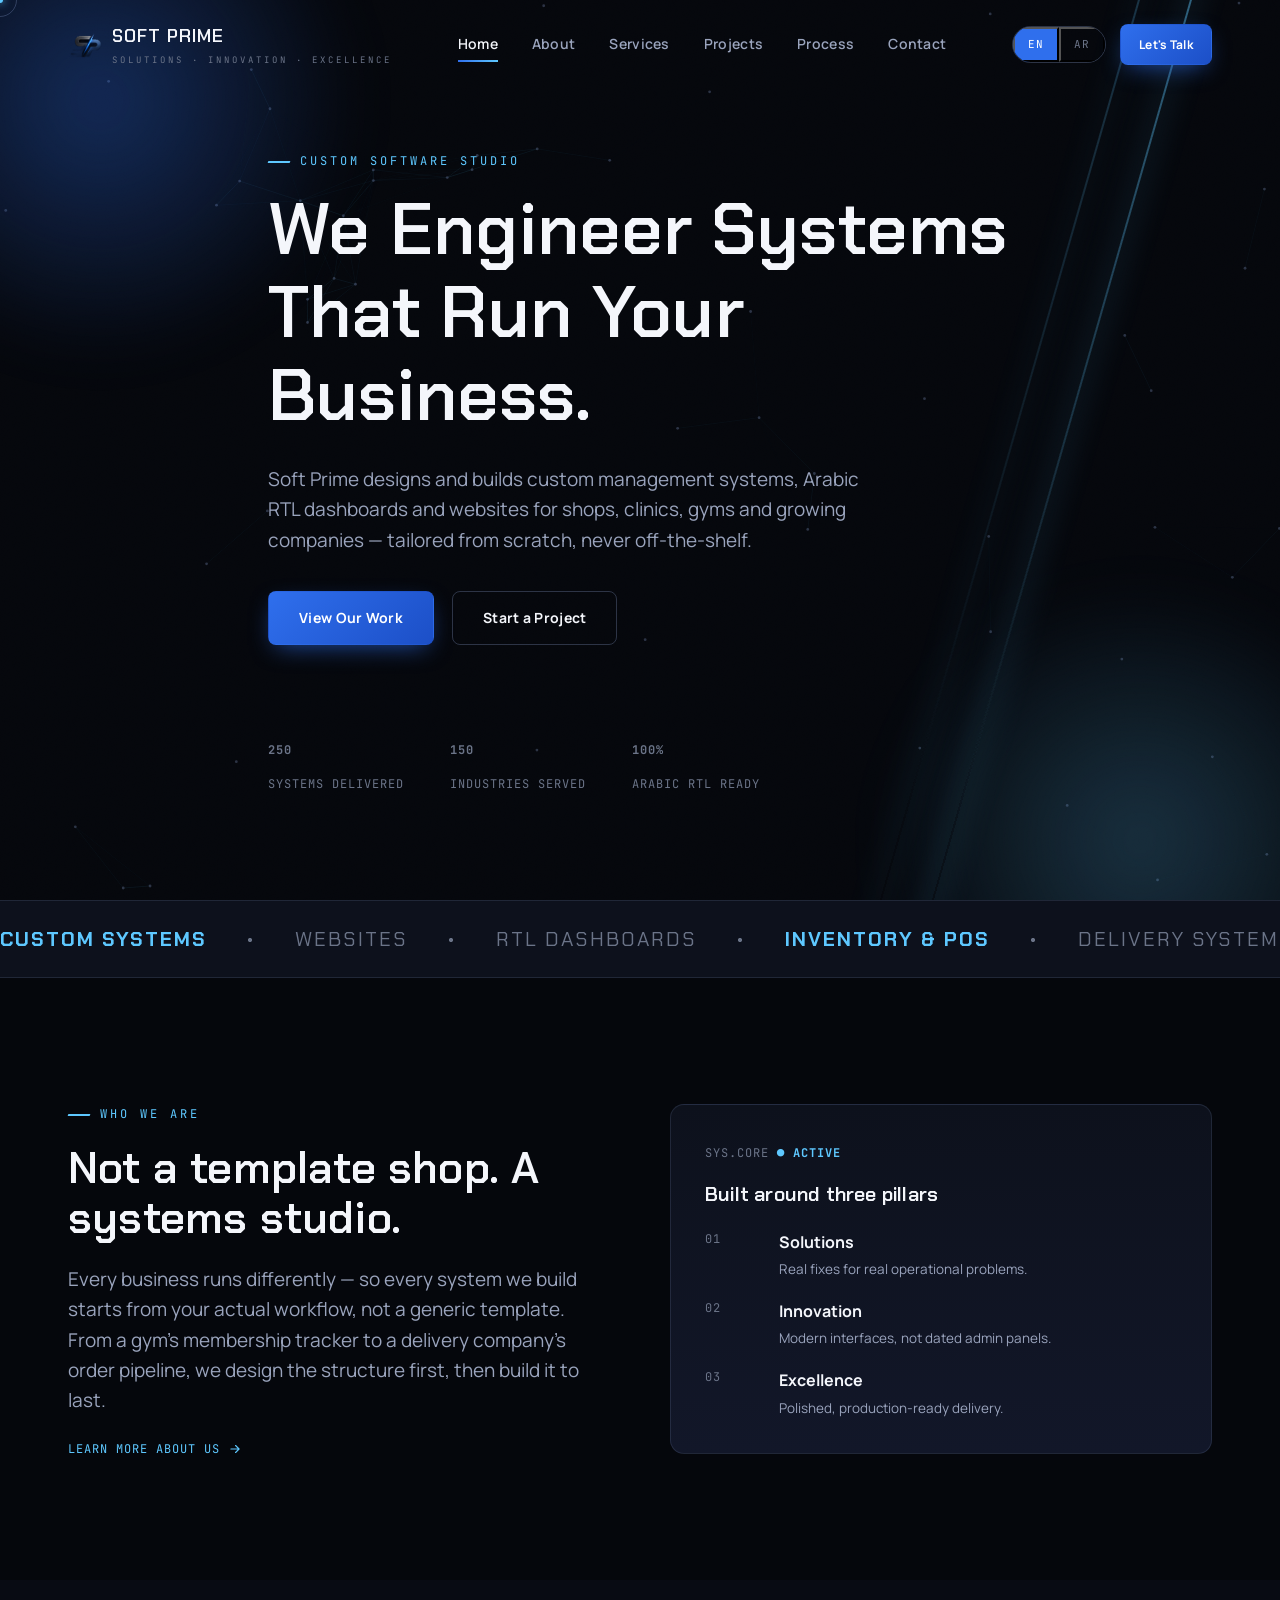
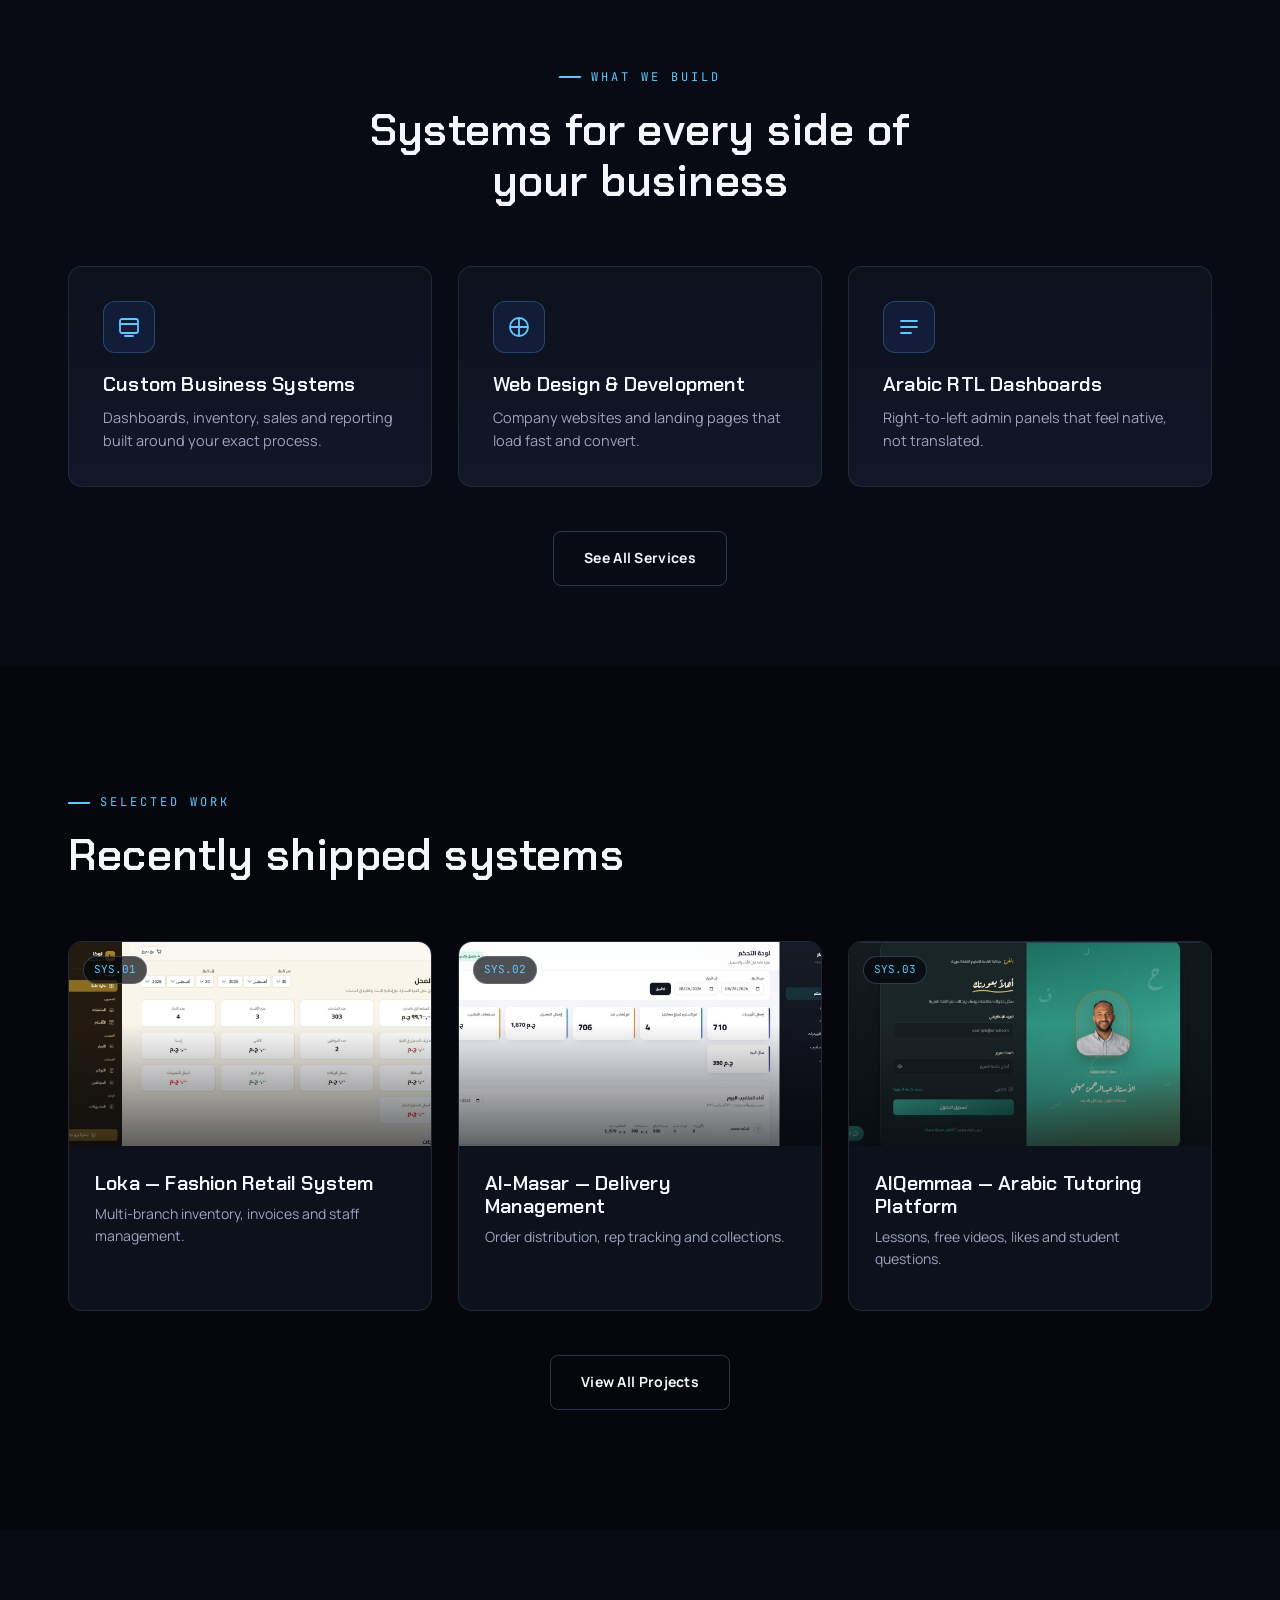
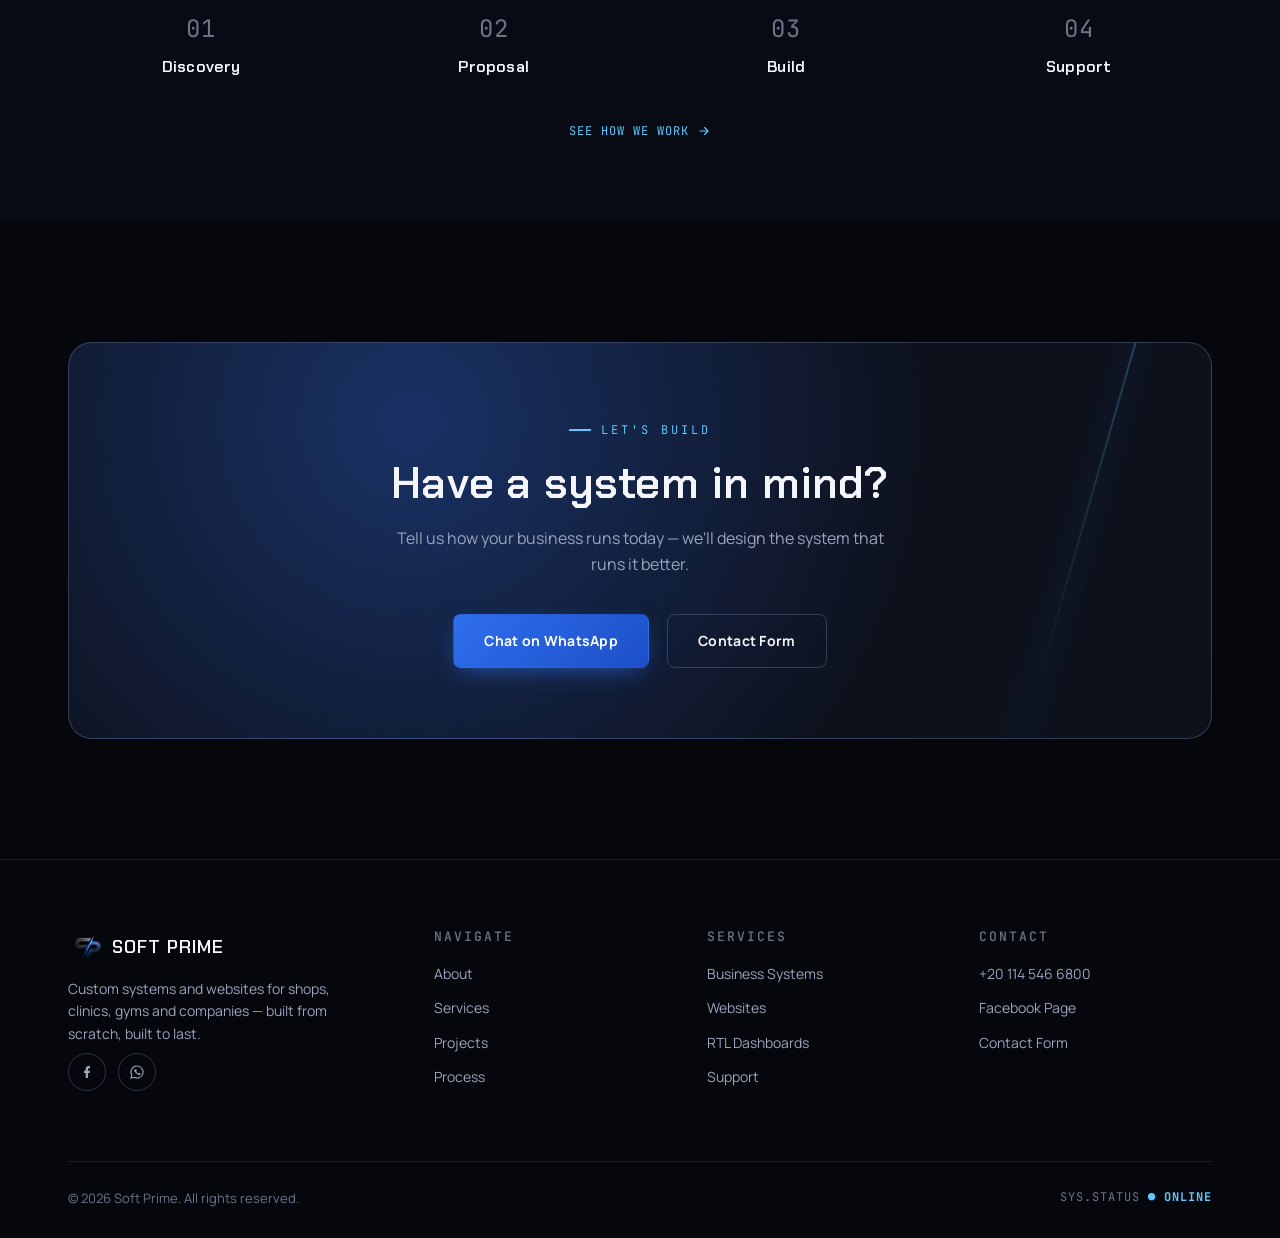
==== home/index.html @ 84809994 "Add files via upload" ====
<!DOCTYPE html>
<html lang="en" dir="ltr">
<head>
<meta charset="UTF-8">
<meta name="viewport" content="width=device-width, initial-scale=1.0">
<title>Soft Prime — Custom Systems &amp; Websites</title>
<meta name="description" content="Soft Prime builds custom business systems, Arabic RTL dashboards and websites for shops, clinics, gyms and companies.">
<link rel="icon" href="../assets/images/brand/favicon.png">
<link rel="preconnect" href="https://fonts.googleapis.com">
<link rel="preconnect" href="https://fonts.gstatic.com" crossorigin>
<link href="https://fonts.googleapis.com/css2?family=Chakra+Petch:wght@400;500;600;700&family=Manrope:wght@400;500;600;700;800&family=Tajawal:wght@400;500;700;800;900&family=JetBrains+Mono:wght@400;500&display=swap" rel="stylesheet">
<link rel="stylesheet" href="../assets/css/style.css">
</head>
<body>

<canvas id="bg-canvas"></canvas>
<div class="grain"></div>
<div class="scroll-beam"></div>

<nav class="navbar">
  <div class="container nav-inner">
    <a href="../home/index.html" class="brand">
      <img src="../assets/images/brand/logo-icon.png" alt="Soft Prime">
      <span>SOFT PRIME<span class="sub" data-en="SOLUTIONS · INNOVATION · EXCELLENCE" data-ar="حلول · ابتكار · تميز">SOLUTIONS · INNOVATION · EXCELLENCE</span></span>
    </a>
    <div class="nav-links">
      <a href="../home/index.html" class="active" data-en="Home" data-ar="الرئيسية">Home</a>
      <a href="../about/index.html" data-en="About" data-ar="من نحن">About</a>
      <a href="../services/index.html" data-en="Services" data-ar="خدماتنا">Services</a>
      <a href="../projects/index.html" data-en="Projects" data-ar="أعمالنا">Projects</a>
      <a href="../process/index.html" data-en="Process" data-ar="آلية العمل">Process</a>
      <a href="../contact/index.html" data-en="Contact" data-ar="تواصل معنا">Contact</a>
    </div>
    <div class="nav-actions">
      <div class="lang-switch">
        <button data-lang="en">EN</button>
        <button data-lang="ar">AR</button>
      </div>
      <a href="https://wa.me/201145466800" target="_blank" class="btn btn-primary" style="padding:10px 18px;font-size:12px;">
        <span data-en="Let's Talk" data-ar="تواصل الآن">Let's Talk</span>
      </a>
      <div class="nav-burger"><span></span><span></span><span></span></div>
    </div>
  </div>
</nav>

<div class="mobile-menu">
  <a href="../home/index.html" class="active" data-en="Home" data-ar="الرئيسية">Home</a>
  <a href="../about/index.html" data-en="About" data-ar="من نحن">About</a>
  <a href="../services/index.html" data-en="Services" data-ar="خدماتنا">Services</a>
  <a href="../projects/index.html" data-en="Projects" data-ar="أعمالنا">Projects</a>
  <a href="../process/index.html" data-en="Process" data-ar="آلية العمل">Process</a>
  <a href="../contact/index.html" data-en="Contact" data-ar="تواصل معنا">Contact</a>
</div>

<!-- HERO -->
<section class="hero">
  <div class="hero-glow g1"></div>
  <div class="hero-glow g2"></div>
  <div class="hero-slash s1"></div>
  <div class="hero-slash s2"></div>
  <div class="container hero-content">
    <div class="eyebrow" data-en="CUSTOM SOFTWARE STUDIO" data-ar="استوديو برمجيات مخصص">CUSTOM SOFTWARE STUDIO</div>
    <h1 data-html
      data-en='<span class="word" style="animation-delay:.05s">We</span> <span class="word" style="animation-delay:.15s">Engineer</span> <span class="word" style="animation-delay:.25s">Systems</span> <span class="word" style="animation-delay:.35s">That</span> <span class="word" style="animation-delay:.45s">Run</span> <span class="word" style="animation-delay:.55s">Your</span> <span class="word" style="animation-delay:.65s">Business.</span>'
      data-ar='<span class="word" style="animation-delay:.05s">نُصمم</span> <span class="word" style="animation-delay:.15s">أنظمة</span> <span class="word" style="animation-delay:.25s">تُدير</span> <span class="word" style="animation-delay:.35s">أعمالك</span> <span class="word" style="animation-delay:.45s">بذكاء</span> <span class="word" style="animation-delay:.55s">وكفاءة.</span>'
      ><span class="word" style="animation-delay:.05s">We</span> <span class="word" style="animation-delay:.15s">Engineer</span> <span class="word" style="animation-delay:.25s">Systems</span> <span class="word" style="animation-delay:.35s">That</span> <span class="word" style="animation-delay:.45s">Run</span> <span class="word" style="animation-delay:.55s">Your</span> <span class="word" style="animation-delay:.65s">Business.</span></h1>
    <p class="lead" style="margin-top:26px;" data-en="Soft Prime designs and builds custom management systems, Arabic RTL dashboards and websites for shops, clinics, gyms and growing companies — tailored from scratch, never off-the-shelf." data-ar="Soft Prime بتصمم وتبني أنظمة إدارة ولوحات تحكم عربية RTL ومواقع مخصصة للمحلات والعيادات والجيمات والشركات — مصممة من الصفر حسب احتياجك، مش قوالب جاهزة.">Soft Prime designs and builds custom management systems, Arabic RTL dashboards and websites for shops, clinics, gyms and growing companies — tailored from scratch, never off-the-shelf.</p>
    <div class="hero-cta">
      <a href="../projects/index.html" class="btn btn-primary"><span class="shine"></span><span data-en="View Our Work" data-ar="شاهد أعمالنا">View Our Work</span></a>
      <a href="../contact/index.html" class="btn btn-ghost"><span data-en="Start a Project" data-ar="ابدأ مشروعك">Start a Project</span></a>
    </div>
    <div class="hero-stats">
      <div class="hero-stat"><b><span data-count="250">0</span></b><span data-en="SYSTEMS DELIVERED" data-ar="أنظمة تم تسليمها">SYSTEMS DELIVERED</span></div>
      <div class="hero-stat"><b><span data-count="150">0</span></b><span data-en="INDUSTRIES SERVED" data-ar="مجالات مختلفة">INDUSTRIES SERVED</span></div>
      <div class="hero-stat"><b><span data-count="100" data-suffix="%">0</span></b><span data-en="ARABIC RTL READY" data-ar="دعم عربي كامل">ARABIC RTL READY</span></div>
    </div>
  </div>
</section>

<div class="marquee">
  <div class="marquee-track">
    <span>
      <b data-en="CUSTOM SYSTEMS" data-ar="أنظمة مخصصة">CUSTOM SYSTEMS</b> •
      <span data-en="WEBSITES" data-ar="مواقع إلكترونية">WEBSITES</span> •
      <span data-en="RTL DASHBOARDS" data-ar="لوحات تحكم عربية">RTL DASHBOARDS</span> •
      <b data-en="INVENTORY &amp; POS" data-ar="مخزون ونقاط بيع" data-html>INVENTORY &amp; POS</b> •
      <span data-en="DELIVERY SYSTEMS" data-ar="أنظمة توصيل">DELIVERY SYSTEMS</span> •
      <span data-en="AUTOMATION" data-ar="أتمتة الأعمال">AUTOMATION</span> •
    </span>
    <span aria-hidden="true">
      <b data-en="CUSTOM SYSTEMS" data-ar="أنظمة مخصصة">CUSTOM SYSTEMS</b> •
      <span data-en="WEBSITES" data-ar="مواقع إلكترونية">WEBSITES</span> •
      <span data-en="RTL DASHBOARDS" data-ar="لوحات تحكم عربية">RTL DASHBOARDS</span> •
      <b data-en="INVENTORY &amp; POS" data-ar="مخزون ونقاط بيع" data-html>INVENTORY &amp; POS</b> •
      <span data-en="DELIVERY SYSTEMS" data-ar="أنظمة توصيل">DELIVERY SYSTEMS</span> •
      <span data-en="AUTOMATION" data-ar="أتمتة الأعمال">AUTOMATION</span> •
    </span>
  </div>
</div>

<!-- ABOUT SNIPPET -->
<section class="section">
  <div class="container">
    <div class="grid grid-2" style="align-items:center; gap:60px;">
      <div class="reveal">
        <div class="eyebrow" data-en="WHO WE ARE" data-ar="من نحن">WHO WE ARE</div>
        <h2 data-en="Not a template shop. A systems studio." data-ar="مش شركة قوالب جاهزة… إحنا استوديو أنظمة">Not a template shop. A systems studio.</h2>
        <p class="lead" style="margin-top:20px;" data-en="Every business runs differently — so every system we build starts from your actual workflow, not a generic template. From a gym's membership tracker to a delivery company's order pipeline, we design the structure first, then build it to last." data-ar="كل شركة بتشتغل بطريقة مختلفة، ولذلك كل نظام بنبنيه بيبدأ من طريقة شغلك الفعلية، مش من قالب جاهز. من نظام متابعة اشتراكات جيم لحد خط سير أوردرات شركة شحن، بنصمم الهيكلة الأول وبعدين نبنيها تدوم.">Every business runs differently — so every system we build starts from your actual workflow, not a generic template. From a gym's membership tracker to a delivery company's order pipeline, we design the structure first, then build it to last.</p>
        <a href="../about/index.html" class="proj-link" style="margin-top:24px; display:inline-flex;">
          <span data-en="LEARN MORE ABOUT US" data-ar="اعرف أكتر عننا">LEARN MORE ABOUT US</span>
          <svg viewBox="0 0 24 24" fill="none"><path d="M5 12h14M13 6l6 6-6 6" stroke="currentColor" stroke-width="2" stroke-linecap="round" stroke-linejoin="round"/></svg>
        </a>
      </div>
      <div class="reveal-scale">
        <div class="panel tilt">
          <span class="sys-tag">SYS.CORE <b>● ACTIVE</b></span>
          <h3 style="margin-top:18px;" data-en="Built around three pillars" data-ar="مبني على 3 ركائز">Built around three pillars</h3>
          <div style="margin-top:24px; display:flex; flex-direction:column; gap:18px;">
            <div style="display:flex; gap:14px; align-items:flex-start;">
              <span class="sys-tag" style="min-width:60px;">01</span>
              <div><b data-en="Solutions" data-ar="حلول">Solutions</b><p style="font-size:13.5px; margin-top:4px;" data-en="Real fixes for real operational problems." data-ar="حلول حقيقية لمشاكل شغل حقيقية.">Real fixes for real operational problems.</p></div>
            </div>
            <div style="display:flex; gap:14px; align-items:flex-start;">
              <span class="sys-tag" style="min-width:60px;">02</span>
              <div><b data-en="Innovation" data-ar="ابتكار">Innovation</b><p style="font-size:13.5px; margin-top:4px;" data-en="Modern interfaces, not dated admin panels." data-ar="واجهات عصرية، مش لوحات تحكم قديمة.">Modern interfaces, not dated admin panels.</p></div>
            </div>
            <div style="display:flex; gap:14px; align-items:flex-start;">
              <span class="sys-tag" style="min-width:60px;">03</span>
              <div><b data-en="Excellence" data-ar="تميز">Excellence</b><p style="font-size:13.5px; margin-top:4px;" data-en="Polished, production-ready delivery." data-ar="تسليم نظيف وجاهز للاستخدام الفعلي.">Polished, production-ready delivery.</p></div>
            </div>
          </div>
        </div>
      </div>
    </div>
  </div>
</section>

<!-- SERVICES PREVIEW -->
<section class="section section-tight" style="background:var(--ink-2);">
  <div class="container">
    <div class="section-head center reveal">
      <div class="eyebrow" data-en="WHAT WE BUILD" data-ar="بنبني ايه">WHAT WE BUILD</div>
      <h2 data-en="Systems for every side of your business" data-ar="أنظمة لكل جانب في شغلك">Systems for every side of your business</h2>
    </div>
    <div class="grid grid-3 stagger">
      <div class="panel tilt reveal">
        <div class="icon-box"><svg viewBox="0 0 24 24" fill="none"><rect x="3" y="4" width="18" height="14" rx="2" stroke="currentColor" stroke-width="1.8"/><path d="M3 9h18M8 21h8" stroke="currentColor" stroke-width="1.8" stroke-linecap="round"/></svg></div>
        <h3 data-en="Custom Business Systems" data-ar="أنظمة إدارة مخصصة">Custom Business Systems</h3>
        <p data-en="Dashboards, inventory, sales and reporting built around your exact process." data-ar="لوحات تحكم ومخزون ومبيعات وتقارير مبنية على شكل شغلك بالظبط.">Dashboards, inventory, sales and reporting built around your exact process.</p>
      </div>
      <div class="panel tilt reveal">
        <div class="icon-box"><svg viewBox="0 0 24 24" fill="none"><path d="M12 3v18M3 12h18" stroke="currentColor" stroke-width="1.8"/><circle cx="12" cy="12" r="9" stroke="currentColor" stroke-width="1.8"/></svg></div>
        <h3 data-en="Web Design &amp; Development" data-ar="تصميم وتطوير مواقع" data-html>Web Design &amp; Development</h3>
        <p data-en="Company websites and landing pages that load fast and convert." data-ar="مواقع تعريفية وصفحات هبوط سريعة ومصممة للتحويل.">Company websites and landing pages that load fast and convert.</p>
      </div>
      <div class="panel tilt reveal">
        <div class="icon-box"><svg viewBox="0 0 24 24" fill="none"><path d="M4 6h16M4 12h16M4 18h10" stroke="currentColor" stroke-width="1.8" stroke-linecap="round"/></svg></div>
        <h3 data-en="Arabic RTL Dashboards" data-ar="لوحات تحكم عربية RTL">Arabic RTL Dashboards</h3>
        <p data-en="Right-to-left admin panels that feel native, not translated." data-ar="لوحات تحكم عربية حقيقية، مش ترجمة لواجهة إنجليزي.">Right-to-left admin panels that feel native, not translated.</p>
      </div>
    </div>
    <div class="text-center reveal" style="margin-top:44px;">
      <a href="../services/index.html" class="btn btn-ghost"><span data-en="See All Services" data-ar="كل الخدمات">See All Services</span></a>
    </div>
  </div>
</section>

<!-- PROJECTS PREVIEW -->
<section class="section">
  <div class="container">
    <div class="section-head reveal">
      <div class="eyebrow" data-en="SELECTED WORK" data-ar="أعمال مختارة">SELECTED WORK</div>
      <h2 data-en="Recently shipped systems" data-ar="أحدث الأنظمة اللي بنيناها">Recently shipped systems</h2>
    </div>
    <div class="grid grid-3 stagger">
      <a href="../projects/luka/index.html" class="proj-card reveal" style="display:block;">
        <div class="proj-thumb"><span class="proj-num">SYS.01</span><img src="../assets/images/projects/luka-1.jpg" alt="Luka"></div>
        <div class="proj-body">
          <h3>Loka — <span data-en="Fashion Retail System" data-ar="نظام محل أزياء">Fashion Retail System</span></h3>
          <p data-en="Multi-branch inventory, invoices and staff management." data-ar="مخزون متعدد الفروع، فواتير، وإدارة موظفين.">Multi-branch inventory, invoices and staff management.</p>
        </div>
      </a>
      <a href="../projects/delivery/index.html" class="proj-card reveal" style="display:block;">
        <div class="proj-thumb"><span class="proj-num">SYS.02</span><img src="../assets/images/projects/delivery-1.jpg" alt="Delivery"></div>
        <div class="proj-body">
          <h3 data-en="Al-Masar — Delivery Management" data-ar="المسار — إدارة التوصيل">Al-Masar — Delivery Management</h3>
          <p data-en="Order distribution, rep tracking and collections." data-ar="توزيع الأوردرات، متابعة المناديب، والتحصيل.">Order distribution, rep tracking and collections.</p>
        </div>
      </a>
      <a href="../projects/alqemmaa/index.html" class="proj-card reveal" style="display:block;">
        <div class="proj-thumb"><span class="proj-num">SYS.03</span><img src="../assets/images/projects/alqemmaa-1.jpg" alt="AlQemmaa"></div>
        <div class="proj-body">
          <h3 data-en="AlQemmaa — Arabic Tutoring Platform" data-ar="القمة — منصة تعليم اللغة العربية">AlQemmaa — Arabic Tutoring Platform</h3>
          <p data-en="Lessons, free videos, likes and student questions." data-ar="دروس، فيديوهات مفتوحة، إعجابات، وأسئلة الطلاب.">Lessons, free videos, likes and student questions.</p>
        </div>
      </a>
    </div>
    <div class="text-center reveal" style="margin-top:44px;">
      <a href="../projects/index.html" class="btn btn-ghost"><span data-en="View All Projects" data-ar="كل المشاريع">View All Projects</span></a>
    </div>
  </div>
</section>

<!-- PROCESS TEASER -->
<section class="section section-tight" style="background:var(--ink-2);">
  <div class="container">
    <div class="grid grid-4 stagger" style="text-align:center;">
      <div class="reveal">
        <div class="sys-tag" style="font-size:24px; margin-bottom:10px;">01</div>
        <h3 style="font-size:16px;" data-en="Discovery" data-ar="الاستكشاف">Discovery</h3>
      </div>
      <div class="reveal">
        <div class="sys-tag" style="font-size:24px; margin-bottom:10px;">02</div>
        <h3 style="font-size:16px;" data-en="Proposal" data-ar="عرض السعر">Proposal</h3>
      </div>
      <div class="reveal">
        <div class="sys-tag" style="font-size:24px; margin-bottom:10px;">03</div>
        <h3 style="font-size:16px;" data-en="Build" data-ar="البناء">Build</h3>
      </div>
      <div class="reveal">
        <div class="sys-tag" style="font-size:24px; margin-bottom:10px;">04</div>
        <h3 style="font-size:16px;" data-en="Support" data-ar="الدعم">Support</h3>
      </div>
    </div>
    <div class="text-center reveal" style="margin-top:40px;">
      <a href="../process/index.html" class="proj-link" style="display:inline-flex; justify-content:center;">
        <span data-en="SEE HOW WE WORK" data-ar="شوف طريقة شغلنا">SEE HOW WE WORK</span>
        <svg viewBox="0 0 24 24" fill="none"><path d="M5 12h14M13 6l6 6-6 6" stroke="currentColor" stroke-width="2" stroke-linecap="round" stroke-linejoin="round"/></svg>
      </a>
    </div>
  </div>
</section>

<!-- CTA -->
<section class="section">
  <div class="container">
    <div class="cta-band reveal-scale">
      <div class="hero-slash s1" style="right:12%;"></div>
      <div class="eyebrow" style="justify-content:center;" data-en="LET'S BUILD" data-ar="يلا نبدأ">LET'S BUILD</div>
      <h2 data-en="Have a system in mind?" data-ar="عندك نظام في بالك؟">Have a system in mind?</h2>
      <p data-en="Tell us how your business runs today — we'll design the system that runs it better." data-ar="قولنا بتشتغل ازاي دلوقتي، وإحنا هنصمم النظام اللي يشغلك بشكل أفضل.">Tell us how your business runs today — we'll design the system that runs it better.</p>
      <div class="hero-cta" style="justify-content:center;">
        <a href="https://wa.me/201145466800" target="_blank" class="btn btn-primary"><span class="shine"></span><span data-en="Chat on WhatsApp" data-ar="راسلنا واتساب">Chat on WhatsApp</span></a>
        <a href="../contact/index.html" class="btn btn-ghost"><span data-en="Contact Form" data-ar="نموذج التواصل">Contact Form</span></a>
      </div>
    </div>
  </div>
</section>

<footer>
  <div class="container">
    <div class="footer-grid">
      <div class="footer-brand">
        <a href="../home/index.html" class="brand"><img src="../assets/images/brand/logo-icon.png" alt="Soft Prime"><span>SOFT PRIME</span></a>
        <p data-en="Custom systems and websites for shops, clinics, gyms and companies — built from scratch, built to last." data-ar="أنظمة ومواقع مخصصة للمحلات والعيادات والجيمات والشركات — مبنية من الصفر وهتدوم معاك.">Custom systems and websites for shops, clinics, gyms and companies — built from scratch, built to last.</p>
        <div class="footer-social">
          <a href="https://web.facebook.com/profile.php?id=61592198713971" target="_blank" aria-label="Facebook"><svg width="16" height="16" viewBox="0 0 24 24" fill="none"><path d="M13.5 21v-7.5H16l.5-3.5h-3V8c0-1 .3-1.7 1.7-1.7H16.5V3.2C16.2 3.1 15.2 3 14 3c-2.4 0-4 1.5-4 4.2V10H7.5v3.5H10V21h3.5z" fill="currentColor"/></svg></a>
          <a href="https://wa.me/201145466800" target="_blank" aria-label="WhatsApp"><svg width="16" height="16" viewBox="0 0 24 24" fill="none"><path d="M12 3a9 9 0 00-7.8 13.5L3 21l4.6-1.2A9 9 0 1012 3z" stroke="currentColor" stroke-width="1.6"/><path d="M8.5 8.6c.2-.5.6-.9 1.5-.9.4 0 .8.3 1 .7l.6 1.4c.1.3.1.6-.1.8l-.6.7c-.1.1-.1.3 0 .5.5.9 1.4 1.8 2.3 2.3.2.1.4.1.5 0l.7-.6c.2-.2.5-.2.8-.1l1.4.6c.4.2.7.6.7 1 0 .9-.4 1.3-.9 1.5-1 .4-2.3.2-4-1-1.4-1-2.4-2-3.4-3.4-1.2-1.7-1.4-3-1-4z" fill="currentColor"/></svg></a>
        </div>
      </div>
      <div class="footer-col">
        <h4 data-en="NAVIGATE" data-ar="التنقل">NAVIGATE</h4>
        <a href="../about/index.html" data-en="About" data-ar="من نحن">About</a>
        <a href="../services/index.html" data-en="Services" data-ar="خدماتنا">Services</a>
        <a href="../projects/index.html" data-en="Projects" data-ar="أعمالنا">Projects</a>
        <a href="../process/index.html" data-en="Process" data-ar="آلية العمل">Process</a>
      </div>
      <div class="footer-col">
        <h4 data-en="SERVICES" data-ar="الخدمات">SERVICES</h4>
        <a href="../services/index.html" data-en="Business Systems" data-ar="أنظمة إدارة">Business Systems</a>
        <a href="../services/index.html" data-en="Websites" data-ar="مواقع إلكترونية">Websites</a>
        <a href="../services/index.html" data-en="RTL Dashboards" data-ar="لوحات تحكم عربية">RTL Dashboards</a>
        <a href="../services/index.html" data-en="Support" data-ar="الدعم">Support</a>
      </div>
      <div class="footer-col">
        <h4 data-en="CONTACT" data-ar="تواصل">CONTACT</h4>
        <a href="https://wa.me/201145466800" target="_blank">+20 114 546 6800</a>
        <a href="https://web.facebook.com/profile.php?id=61592198713971" target="_blank" data-en="Facebook Page" data-ar="صفحة الفيسبوك">Facebook Page</a>
        <a href="../contact/index.html" data-en="Contact Form" data-ar="نموذج التواصل">Contact Form</a>
      </div>
    </div>
    <div class="footer-bottom">
      <span data-en="© 2026 Soft Prime. All rights reserved." data-ar="© 2026 Soft Prime. جميع الحقوق محفوظة.">© 2026 Soft Prime. All rights reserved.</span>
      <span class="sys-tag">SYS.STATUS <b>● ONLINE</b></span>
    </div>
  </div>
</footer>

<div class="to-top" aria-label="Back to top"><svg width="18" height="18" viewBox="0 0 24 24" fill="none"><path d="M12 19V5M5 12l7-7 7 7" stroke="currentColor" stroke-width="2" stroke-linecap="round" stroke-linejoin="round"/></svg></div>

<script src="../assets/js/main.js"></script>
</body>
</html>
---- assets/css/style.css ----
/* =========================================================
   SOFT PRIME — Design System
   Signature: "The Prime Cut" — a diagonal blue slash motif
   pulled directly from the S/P mark, used across loader,
   dividers, hovers and tags.
   ========================================================= */

:root{
  --ink:#05070c;
  --ink-2:#080b13;
  --panel:#0d111c;
  --panel-2:#121729;
  --line:rgba(148,168,220,0.14);
  --line-strong:rgba(148,168,220,0.28);
  --blue:#2f6fed;
  --blue-2:#1c4fc7;
  --blue-bright:#5ec8ff;
  --steel:#9aa4bd;
  --white:#f4f6fb;
  --muted:#6b7488;
  --danger:#e2564f;
  --success:#3ecf8e;

  --font-display:'Chakra Petch', sans-serif;
  --font-body:'Manrope', sans-serif;
  --font-ar:'Tajawal', sans-serif;
  --font-mono:'JetBrains Mono', monospace;

  --container:1200px;
  --radius:14px;
  --ease:cubic-bezier(.16,.84,.44,1);
}

*,*::before,*::after{box-sizing:border-box; margin:0; padding:0;}
html{scroll-behavior:smooth;}
html,body{height:100%;}
body{
  background:var(--ink);
  color:var(--white);
  font-family:var(--font-body);
  font-size:16px;
  line-height:1.6;
  overflow-x:hidden;
  -webkit-font-smoothing:antialiased;
}
html[lang="ar"] body{font-family:var(--font-ar);}
img{max-width:100%; display:block;}
a{color:inherit; text-decoration:none;}
ul{list-style:none;}
button{font:inherit; cursor:pointer;}
input,textarea,select{font:inherit;}
::selection{background:var(--blue); color:#fff;}

@media (prefers-reduced-motion: reduce){
  *{animation-duration:.001ms !important; animation-iteration-count:1 !important; transition-duration:.001ms !important; scroll-behavior:auto !important;}
}

/* ---------- Utility ---------- */
.container{max-width:var(--container); margin:0 auto; padding:0 28px;}
.section{position:relative; padding:120px 0;}
.section-tight{padding:80px 0;}
.text-center{text-align:center;}
.hide{display:none !important;}
[data-i18n], [data-en]{transition:opacity .25s var(--ease);}
.lang-fade{opacity:0;}

html[dir="rtl"] .container{direction:rtl;}
html[dir="rtl"] .flip-x{transform:scaleX(-1);}

/* ---------- Scrollbar ---------- */
::-webkit-scrollbar{width:10px;}
::-webkit-scrollbar-track{background:var(--ink);}
::-webkit-scrollbar-thumb{background:linear-gradient(var(--blue-2),var(--blue)); border-radius:10px;}

/* ---------- Background canvas ---------- */
#bg-canvas{
  position:fixed; inset:0; width:100%; height:100%;
  z-index:0; pointer-events:none; opacity:.55;
}
.grain{
  position:fixed; inset:0; z-index:1; pointer-events:none; opacity:.035; mix-blend-mode:overlay;
  background-image:url("data:image/svg+xml,%3Csvg xmlns='http://www.w3.org/2000/svg' width='120' height='120'%3E%3Cfilter id='n'%3E%3CfeTurbulence type='fractalNoise' baseFrequency='0.9' numOctaves='2' stitchTiles='stitch'/%3E%3C/filter%3E%3Crect width='100%25' height='100%25' filter='url(%23n)'/%3E%3C/svg%3E");
}

/* ---------- Custom cursor ---------- */
.cursor-dot,.cursor-ring{
  position:fixed; top:0; left:0; pointer-events:none; z-index:9999;
  border-radius:50%; transform:translate(-50%,-50%);
  will-change:transform;
}
.cursor-dot{width:6px; height:6px; background:var(--blue-bright); box-shadow:0 0 8px var(--blue-bright);}
.cursor-ring{width:34px; height:34px; border:1px solid var(--line-strong); transition:width .25s var(--ease),height .25s var(--ease),border-color .25s var(--ease), background .25s var(--ease);}
.cursor-ring.active{width:56px; height:56px; border-color:var(--blue-bright); background:rgba(94,200,255,.08);}
@media (hover:none), (max-width:860px){ .cursor-dot,.cursor-ring{display:none;} }

/* ---------- Loader ---------- */
.loader-screen{
  position:fixed; inset:0; background:var(--ink); z-index:5000;
  display:flex; align-items:center; justify-content:center; flex-direction:column;
}
.loader-mark{position:relative; width:150px; height:150px; display:flex; align-items:center; justify-content:center;}
.loader-mark img{width:100%; height:100%; object-fit:contain; opacity:0; filter:drop-shadow(0 0 0 rgba(94,200,255,0));
  animation:markIn 1.2s var(--ease) .2s forwards;}
@keyframes markIn{
  0%{opacity:0; transform:scale(.8); filter:drop-shadow(0 0 0 rgba(94,200,255,0));}
  60%{opacity:1; transform:scale(1.04); filter:drop-shadow(0 0 26px rgba(94,200,255,.55));}
  100%{opacity:1; transform:scale(1); filter:drop-shadow(0 0 14px rgba(94,200,255,.35));}
}
.loader-slash{
  position:absolute; top:-20px; bottom:-20px; left:50%; width:3px;
  background:linear-gradient(var(--blue-bright), var(--blue));
  box-shadow:0 0 18px 2px var(--blue-bright);
  transform:translateX(-50%) rotate(18deg) scaleY(0);
  transform-origin:center; animation:slashDraw 1s var(--ease) .1s forwards;
}
@keyframes slashDraw{ to{ transform:translateX(-50%) rotate(18deg) scaleY(1);} }
.loader-word{margin-top:28px; font-family:var(--font-display); letter-spacing:6px; font-size:14px; color:var(--steel); opacity:0; animation:fadeUp .6s var(--ease) 1s forwards;}
.loader-bar-wrap{margin-top:22px; width:220px; height:2px; background:var(--line); position:relative; overflow:hidden;}
.loader-bar{position:absolute; inset:0; width:0%; background:linear-gradient(90deg,var(--blue),var(--blue-bright)); box-shadow:0 0 10px var(--blue-bright);}
.loader-pct{margin-top:12px; font-family:var(--font-mono); font-size:12px; color:var(--muted); letter-spacing:1px;}
.loader-enter{
  margin-top:26px; opacity:0; pointer-events:none;
  font-family:var(--font-mono); font-size:12px; letter-spacing:2px; color:var(--blue-bright);
  border:1px solid var(--line-strong); padding:10px 22px; border-radius:30px;
  transition:opacity .4s var(--ease);
}
.loader-enter.show{opacity:1; pointer-events:auto;}
.loader-curtain{position:fixed; inset:0; background:var(--ink); z-index:4999; transform:scaleX(0); transform-origin:right; }
.loader-fadeout{animation:loaderOut .7s var(--ease) forwards;}
@keyframes loaderOut{ to{opacity:0; visibility:hidden;} }
@keyframes fadeUp{ from{opacity:0; transform:translateY(10px);} to{opacity:1; transform:translateY(0);} }

/* ---------- Top progress beam (site pages) ---------- */
.scroll-beam{position:fixed; top:0; left:0; height:3px; width:0%; background:linear-gradient(90deg,var(--blue),var(--blue-bright)); box-shadow:0 0 10px var(--blue-bright); z-index:3000; transition:width .1s linear;}

/* ---------- Navbar ---------- */
.navbar{
  position:fixed; top:0; left:0; right:0; z-index:2000;
  padding:22px 0; transition:padding .35s var(--ease), background .35s var(--ease), border-color .35s var(--ease);
  border-bottom:1px solid transparent;
}
.navbar.scrolled{
  padding:12px 0; background:rgba(5,7,12,.78); backdrop-filter:blur(14px);
  border-color:var(--line);
}
.nav-inner{display:flex; align-items:center; justify-content:space-between; gap:24px;}
.brand{display:flex; align-items:center; gap:10px; font-family:var(--font-display); font-weight:600; letter-spacing:1px; font-size:18px;}
.brand img{width:34px; height:34px; object-fit:contain;}
.brand span.sub{display:block; font-family:var(--font-mono); font-size:9px; letter-spacing:3px; color:var(--muted); font-weight:400; margin-top:2px;}
.nav-links{display:flex; align-items:center; gap:34px;}
.nav-links a{
  position:relative; font-size:14px; font-weight:600; letter-spacing:.3px; color:var(--steel);
  padding:6px 0; transition:color .25s var(--ease);
}
.nav-links a::after{
  content:''; position:absolute; left:0; bottom:0; height:2px; width:0;
  background:linear-gradient(90deg,var(--blue),var(--blue-bright)); transition:width .3s var(--ease);
}
.nav-links a:hover, .nav-links a.active{color:var(--white);}
.nav-links a:hover::after, .nav-links a.active::after{width:100%;}
.nav-actions{display:flex; align-items:center; gap:14px;}
.lang-switch{
  display:flex; border:1px solid var(--line-strong); border-radius:30px; overflow:hidden; font-family:var(--font-mono); font-size:11px;
}
.lang-switch button{padding:7px 13px; background:transparent; color:var(--muted); letter-spacing:1px; transition:all .25s var(--ease);}
.lang-switch button.active{background:var(--blue); color:#fff;}
.nav-burger{display:none; flex-direction:column; gap:5px; width:26px; cursor:pointer;}
.nav-burger span{height:2px; background:var(--white); border-radius:2px; transition:.3s var(--ease);}

.mobile-menu{
  position:fixed; inset:0; z-index:1900; background:var(--ink-2);
  display:flex; flex-direction:column; align-items:center; justify-content:center; gap:26px;
  transform:translateY(-100%); transition:transform .5s var(--ease); 
}
.mobile-menu.open{transform:translateY(0);}
.mobile-menu a{font-family:var(--font-display); font-size:26px; color:var(--steel); opacity:0; transform:translateY(14px); transition:all .5s var(--ease);}
.mobile-menu.open a{opacity:1; transform:translateY(0);}
.mobile-menu a:nth-child(1){transition-delay:.05s;}
.mobile-menu a:nth-child(2){transition-delay:.1s;}
.mobile-menu a:nth-child(3){transition-delay:.15s;}
.mobile-menu a:nth-child(4){transition-delay:.2s;}
.mobile-menu a:nth-child(5){transition-delay:.25s;}
.mobile-menu a:nth-child(6){transition-delay:.3s;}
.mobile-menu a.active{color:var(--white);}

@media (max-width:900px){
  .nav-links{display:none;}
  .nav-burger{display:flex;}
}
@media (max-width:600px){
  .brand span.sub{display:none;}
  .brand{font-size:15px; white-space:nowrap;}
  .brand img{width:28px; height:28px;}
  .nav-actions{gap:8px;}
  .nav-actions .btn-primary{padding:8px 12px !important; font-size:11px !important;}
  .lang-switch button{padding:6px 9px;}
  .hero{padding-top:150px;}
}

/* ---------- Buttons ---------- */
.btn{
  position:relative; display:inline-flex; align-items:center; gap:10px; overflow:hidden;
  padding:15px 30px; border-radius:8px; font-weight:700; font-size:14px; letter-spacing:.3px;
  transition:transform .3s var(--ease), box-shadow .3s var(--ease);
  border:1px solid transparent;
}
.btn-primary{background:linear-gradient(135deg,var(--blue),var(--blue-2)); color:#fff; box-shadow:0 8px 24px -8px rgba(47,111,237,.7);}
.btn-primary:hover{transform:translateY(-3px); box-shadow:0 14px 30px -8px rgba(47,111,237,.85);}
.btn-ghost{border-color:var(--line-strong); color:var(--white);}
.btn-ghost:hover{border-color:var(--blue-bright); background:rgba(94,200,255,.06); transform:translateY(-3px);}
.btn .shine{position:absolute; top:0; left:-60%; width:40%; height:100%; background:linear-gradient(115deg, transparent, rgba(255,255,255,.35), transparent); transform:skewX(-20deg);}
.btn:hover .shine{animation:shine .8s var(--ease);}
@keyframes shine{ from{left:-60%;} to{left:130%;} }

/* ---------- Eyebrow / Tags ---------- */
.eyebrow{
  display:inline-flex; align-items:center; gap:10px; font-family:var(--font-mono); font-size:12px;
  letter-spacing:3px; color:var(--blue-bright); text-transform:uppercase; margin-bottom:18px;
}
.eyebrow::before{content:''; width:22px; height:2px; background:var(--blue-bright); display:inline-block; transform:skewX(-20deg);}
.sys-tag{font-family:var(--font-mono); font-size:12px; color:var(--muted); letter-spacing:1px;}
.sys-tag b{color:var(--blue-bright);}

h1,h2,h3,h4{font-family:var(--font-display); font-weight:600; line-height:1.15; letter-spacing:.2px;}
html[lang="ar"] h1, html[lang="ar"] h2, html[lang="ar"] h3, html[lang="ar"] h4{font-family:var(--font-ar); font-weight:800;}
h1{font-size:clamp(38px,6vw,72px);}
h2{font-size:clamp(28px,4vw,44px);}
h3{font-size:20px;}
p{color:var(--steel);}
.lead{font-size:19px; color:var(--steel); max-width:620px;}

/* ---------- Reveal ---------- */
.reveal{opacity:0; transform:translateY(36px); transition:opacity .8s var(--ease), transform .8s var(--ease);}
.reveal.in{opacity:1; transform:translateY(0);}
.reveal-scale{opacity:0; transform:scale(.92); transition:opacity .8s var(--ease), transform .8s var(--ease);}
.reveal-scale.in{opacity:1; transform:scale(1);}
.stagger .reveal:nth-child(1){transition-delay:.05s;}
.stagger .reveal:nth-child(2){transition-delay:.15s;}
.stagger .reveal:nth-child(3){transition-delay:.25s;}
.stagger .reveal:nth-child(4){transition-delay:.35s;}
.stagger .reveal:nth-child(5){transition-delay:.45s;}
.stagger .reveal:nth-child(6){transition-delay:.55s;}

/* ---------- Hero ---------- */
.hero{
  min-height:100vh; display:flex; align-items:center; position:relative; padding-top:120px; padding-bottom:80px;
  overflow:hidden;
}
.hero-slash{
  position:absolute; top:-10%; height:130%; width:2px; background:linear-gradient(var(--blue-bright),transparent 80%);
  opacity:.5; transform:rotate(16deg); box-shadow:0 0 30px 4px rgba(94,200,255,.35);
}
.hero-slash.s1{right:18%;}
.hero-slash.s2{right:22%; opacity:.25;}
.hero-glow{position:absolute; width:520px; height:520px; border-radius:50%; background:radial-gradient(circle, rgba(47,111,237,.35), transparent 70%); filter:blur(30px); z-index:0;}
.hero-glow.g1{top:-160px; left:-160px;}
.hero-glow.g2{bottom:-200px; right:-120px; background:radial-gradient(circle, rgba(94,200,255,.22), transparent 70%);}
.hero-content{position:relative; z-index:2; max-width:800px;}
.hero .word{display:inline-block; opacity:0; transform:translateY(26px) rotate(2deg); animation:wordUp .8s var(--ease) forwards;}
@keyframes wordUp{ to{opacity:1; transform:translateY(0) rotate(0);} }
.hero-cta{display:flex; gap:18px; margin-top:36px; flex-wrap:wrap;}
.hero-stats{display:flex; gap:46px; margin-top:70px; flex-wrap:wrap;}
.hero-stat b{display:block; font-family:var(--font-display); font-size:34px; color:var(--white);}
.hero-stat span{font-size:12px; color:var(--muted); letter-spacing:1px; font-family:var(--font-mono);}

/* ---------- Panels / Cards ---------- */
.panel{
  background:linear-gradient(180deg, var(--panel), var(--panel-2));
  border:1px solid var(--line); border-radius:var(--radius);
  padding:34px; position:relative; overflow:hidden;
  transition:border-color .35s var(--ease), transform .35s var(--ease), box-shadow .35s var(--ease);
}
.panel:hover{border-color:var(--line-strong); transform:translateY(-6px); box-shadow:0 20px 40px -20px rgba(0,0,0,.6);}
.panel::before{
  content:''; position:absolute; top:0; left:0; width:0; height:2px;
  background:linear-gradient(90deg,var(--blue),var(--blue-bright)); transition:width .5s var(--ease);
}
.panel:hover::before{width:100%;}
.panel .icon-box{
  width:52px; height:52px; border-radius:12px; display:flex; align-items:center; justify-content:center;
  background:rgba(47,111,237,.12); border:1px solid rgba(94,200,255,.25); margin-bottom:20px; color:var(--blue-bright);
}
.panel .icon-box svg{width:24px; height:24px;}
.panel h3{margin-bottom:10px;}
.panel p{font-size:14.5px;}
.panel .tag-row{display:flex; gap:8px; flex-wrap:wrap; margin-top:18px;}
.tag{font-family:var(--font-mono); font-size:11px; padding:4px 10px; border:1px solid var(--line); border-radius:20px; color:var(--muted);}

.grid{display:grid; gap:26px;}
.grid-2{grid-template-columns:repeat(2,1fr);}
.grid-3{grid-template-columns:repeat(3,1fr);}
.grid-4{grid-template-columns:repeat(4,1fr);}
@media (max-width:980px){ .grid-3,.grid-4{grid-template-columns:repeat(2,1fr);} }
@media (max-width:640px){ .grid-2,.grid-3,.grid-4{grid-template-columns:1fr;} }

/* ---------- Section head ---------- */
.section-head{max-width:640px; margin-bottom:60px;}
.section-head.center{margin-left:auto; margin-right:auto; text-align:center;}

/* ---------- Divider slash ---------- */
.cut-divider{position:relative; height:120px; margin:-1px 0; overflow:hidden;}
.cut-divider svg{width:100%; height:100%; display:block;}

/* ---------- Marquee ---------- */
.marquee{
  border-top:1px solid var(--line); border-bottom:1px solid var(--line);
  padding:22px 0; overflow:hidden; white-space:nowrap; background:var(--panel);
}
.marquee-track{display:inline-flex; gap:40px; animation:marquee 26s linear infinite;}
.marquee-track span{font-family:var(--font-display); font-size:20px; letter-spacing:2px; color:var(--muted); display:flex; align-items:center; gap:40px;}
.marquee-track span b{color:var(--blue-bright);}
@keyframes marquee{ from{transform:translateX(0);} to{transform:translateX(-50%);} }

/* ---------- Project cards ---------- */
.proj-card{
  border:1px solid var(--line); border-radius:var(--radius); overflow:hidden; background:var(--panel);
  cursor:pointer; transition:transform .4s var(--ease), border-color .4s var(--ease);
}
.proj-card:hover{transform:translateY(-8px); border-color:var(--line-strong);}
.proj-thumb{position:relative; aspect-ratio:16/9; overflow:hidden; background:#000;}
.proj-thumb img{width:100%; height:100%; object-fit:cover; object-position:top; transition:transform .6s var(--ease);}
.proj-card:hover .proj-thumb img{transform:scale(1.08);}
.proj-thumb::after{content:''; position:absolute; inset:0; background:linear-gradient(180deg, transparent 40%, rgba(5,7,12,.9)); opacity:.7;}
.proj-num{position:absolute; top:14px; left:14px; font-family:var(--font-mono); font-size:11px; color:var(--blue-bright); background:rgba(5,7,12,.7); border:1px solid var(--line-strong); padding:4px 10px; border-radius:20px; z-index:2;}
.proj-body{padding:26px;}
.proj-body h3{margin-bottom:8px;}
.proj-body p{font-size:14px; margin-bottom:14px;}
.proj-link{font-family:var(--font-mono); font-size:12px; color:var(--blue-bright); display:inline-flex; align-items:center; gap:8px; letter-spacing:1px;}
.proj-link svg{width:14px; height:14px; transition:transform .3s var(--ease);}
.proj-card:hover .proj-link svg{transform:translateX(4px);}
html[dir="rtl"] .proj-card:hover .proj-link svg{transform:translateX(-4px);}

/* ---------- Lightbox ---------- */
.lightbox{position:fixed; inset:0; background:rgba(3,4,8,.92); backdrop-filter:blur(10px); z-index:4000; display:flex; align-items:center; justify-content:center; opacity:0; pointer-events:none; transition:opacity .4s var(--ease);}
.lightbox.open{opacity:1; pointer-events:auto;}
.lightbox-inner{max-width:1000px; width:90%; max-height:88vh; display:flex; flex-direction:column; gap:18px; transform:scale(.94); transition:transform .4s var(--ease);}
.lightbox.open .lightbox-inner{transform:scale(1);}
.lightbox-stage{position:relative; border:1px solid var(--line-strong); border-radius:12px; overflow:hidden; background:#000;}
.lightbox-stage img{width:100%; max-height:60vh; object-fit:contain; background:#000;}
.lightbox-head{display:flex; justify-content:space-between; align-items:flex-start; gap:20px;}
.lightbox-close{border:1px solid var(--line-strong); border-radius:50%; width:42px; height:42px; display:flex; align-items:center; justify-content:center; color:var(--white); flex-shrink:0;}
.lightbox-close:hover{border-color:var(--blue-bright); color:var(--blue-bright);}
.lightbox-thumbs{display:flex; gap:10px; overflow-x:auto;}
.lightbox-thumbs img{width:90px; height:56px; object-fit:cover; border-radius:6px; opacity:.5; cursor:pointer; border:1px solid transparent; transition:.25s;}
.lightbox-thumbs img.active{opacity:1; border-color:var(--blue-bright);}
.lightbox-nav{position:absolute; top:50%; transform:translateY(-50%); width:44px; height:44px; border-radius:50%; background:rgba(5,7,12,.6); border:1px solid var(--line-strong); display:flex; align-items:center; justify-content:center; color:#fff; z-index:2;}
.lightbox-nav.prev{left:14px;} .lightbox-nav.next{right:14px;}
.lightbox-nav:hover{border-color:var(--blue-bright); color:var(--blue-bright);}
.lightbox-counter{position:absolute; bottom:10px; left:50%; transform:translateX(-50%); font-family:var(--font-mono); font-size:11px; color:var(--muted); background:rgba(5,7,12,.7); padding:4px 10px; border-radius:20px; z-index:2;}

/* ---------- Project detail page ---------- */
.proj-hero-head{display:flex; justify-content:space-between; align-items:flex-end; gap:30px; flex-wrap:wrap;}
.proj-hero-chips{display:flex; gap:10px; flex-wrap:wrap; margin-top:20px;}
.proj-meta-panel{display:grid; grid-template-columns:repeat(4,1fr); gap:1px; background:var(--line); border:1px solid var(--line); border-radius:var(--radius); overflow:hidden; margin-top:50px;}
.proj-meta-item{background:var(--panel); padding:22px 26px;}
.proj-meta-item span{display:block; font-family:var(--font-mono); font-size:11px; color:var(--muted); letter-spacing:1px; margin-bottom:8px;}
.proj-meta-item b{font-size:15px;}
@media (max-width:800px){ .proj-meta-panel{grid-template-columns:repeat(2,1fr);} }

.feature-list{display:grid; grid-template-columns:repeat(2,1fr); gap:22px;}
@media (max-width:700px){ .feature-list{grid-template-columns:1fr;} }
.feature-item{display:flex; gap:16px; align-items:flex-start; padding:20px; border:1px solid var(--line); border-radius:12px; transition:border-color .3s var(--ease), transform .3s var(--ease);}
.feature-item:hover{border-color:var(--line-strong); transform:translateY(-3px);}
.feature-item .icon-box{width:40px; height:40px; flex-shrink:0; margin-bottom:0;}
.feature-item .icon-box svg{width:19px; height:19px;}
.feature-item h4{font-size:15px; margin-bottom:6px;}
.feature-item p{font-size:13.5px;}

.gallery-grid{display:grid; grid-template-columns:repeat(3,1fr); gap:16px;}
@media (max-width:760px){ .gallery-grid{grid-template-columns:repeat(2,1fr);} }
.gallery-item{position:relative; border-radius:10px; overflow:hidden; border:1px solid var(--line); aspect-ratio:16/10; cursor:pointer;}
.gallery-item img{width:100%; height:100%; object-fit:cover; object-position:top; transition:transform .5s var(--ease);}
.gallery-item:hover img{transform:scale(1.07);}
.gallery-item::after{content:'';position:absolute; inset:0; background:linear-gradient(180deg,transparent 60%, rgba(5,7,12,.75)); opacity:.5; transition:opacity .3s;}
.gallery-item:hover::after{opacity:.8;}
.gallery-item .zoom-ic{position:absolute; bottom:12px; right:12px; width:32px; height:32px; border-radius:50%; background:rgba(5,7,12,.7); border:1px solid var(--line-strong); display:flex; align-items:center; justify-content:center; color:#fff; opacity:0; transform:scale(.8); transition:all .3s var(--ease);}
html[dir="rtl"] .gallery-item .zoom-ic{right:auto; left:12px;}
.gallery-item:hover .zoom-ic{opacity:1; transform:scale(1);}

.proj-switch{display:flex; justify-content:space-between; align-items:center; gap:20px; padding-top:40px; border-top:1px solid var(--line); flex-wrap:wrap;}
.proj-switch a{display:flex; flex-direction:column; gap:6px; max-width:260px;}
.proj-switch a.next{text-align:right; margin-left:auto;}
html[dir="rtl"] .proj-switch a.next{text-align:left; margin-left:0; margin-right:auto;}
.proj-switch span{font-family:var(--font-mono); font-size:11px; color:var(--muted); letter-spacing:1px;}
.proj-switch b{font-size:16px; font-family:var(--font-display); color:var(--white); transition:color .3s;}
.proj-switch a:hover b{color:var(--blue-bright);}

/* ---------- Filter tabs ---------- */
.filter-row{display:flex; gap:12px; flex-wrap:wrap; margin-bottom:46px;}
.filter-btn{padding:9px 20px; border:1px solid var(--line); border-radius:30px; font-size:13px; font-weight:600; color:var(--muted); transition:.3s var(--ease);}
.filter-btn.active,.filter-btn:hover{border-color:var(--blue-bright); color:var(--white); background:rgba(94,200,255,.08);}

/* ---------- Timeline (process) ---------- */
.timeline{position:relative; margin-top:60px;}
.timeline-line{position:absolute; top:0; bottom:0; left:34px; width:2px; background:var(--line);}
.timeline-progress{position:absolute; top:0; left:34px; width:2px; height:0%; background:linear-gradient(var(--blue),var(--blue-bright)); box-shadow:0 0 10px var(--blue-bright); transition:height .3s linear;}
html[dir="rtl"] .timeline-line, html[dir="rtl"] .timeline-progress{left:auto; right:34px;}
.tl-item{position:relative; padding-left:90px; margin-bottom:64px;}
html[dir="rtl"] .tl-item{padding-left:0; padding-right:90px;}
.tl-dot{
  position:absolute; left:14px; top:0; width:42px; height:42px; border-radius:50%; background:var(--panel);
  border:2px solid var(--line-strong); display:flex; align-items:center; justify-content:center;
  font-family:var(--font-mono); font-size:13px; color:var(--muted); transition:all .4s var(--ease);
}
html[dir="rtl"] .tl-dot{left:auto; right:14px;}
.tl-item.in .tl-dot{border-color:var(--blue-bright); color:var(--blue-bright); box-shadow:0 0 18px rgba(94,200,255,.4);}
.tl-item h3{margin-bottom:10px;}
.tl-item p{max-width:560px;}

/* ---------- Stats strip ---------- */
.stats-strip{border-top:1px solid var(--line); border-bottom:1px solid var(--line); padding:60px 0;}

/* ---------- CTA band ---------- */
.cta-band{
  position:relative; border-radius:24px; padding:70px 50px; text-align:center; overflow:hidden;
  background:radial-gradient(circle at 30% 20%, rgba(47,111,237,.35), transparent 60%), var(--panel);
  border:1px solid var(--line-strong);
}
.cta-band h2{margin-bottom:18px;}
.cta-band p{max-width:520px; margin:0 auto 34px;}
.cta-band .hero-slash{opacity:.3;}

/* ---------- Footer ---------- */
footer{padding:70px 0 30px; border-top:1px solid var(--line); position:relative; z-index:2;}
.footer-grid{display:grid; grid-template-columns:1.4fr 1fr 1fr 1fr; gap:40px; margin-bottom:60px;}
@media (max-width:800px){ .footer-grid{grid-template-columns:1fr 1fr;} }
.footer-brand .brand{margin-bottom:14px;}
.footer-brand p{font-size:14px; max-width:280px;}
.footer-col h4{font-size:13px; letter-spacing:2px; color:var(--muted); margin-bottom:18px; font-family:var(--font-mono); font-weight:500;}
.footer-col a{display:block; font-size:14px; color:var(--steel); margin-bottom:12px; transition:color .25s;}
.footer-col a:hover{color:var(--blue-bright);}
.footer-social{display:flex; gap:12px; margin-top:8px;}
.footer-social a{width:38px; height:38px; border:1px solid var(--line-strong); border-radius:50%; display:flex; align-items:center; justify-content:center; color:var(--steel);}
.footer-social a:hover{color:var(--blue-bright); border-color:var(--blue-bright);}
.footer-bottom{display:flex; justify-content:space-between; align-items:center; flex-wrap:wrap; gap:14px; padding-top:26px; border-top:1px solid var(--line); font-size:13px; color:var(--muted);}

/* ---------- Back to top ---------- */
.to-top{
  position:fixed; bottom:28px; right:28px; width:48px; height:48px; border-radius:50%;
  background:var(--panel-2); border:1px solid var(--line-strong); display:flex; align-items:center; justify-content:center;
  color:var(--white); z-index:1500; opacity:0; pointer-events:none; transform:translateY(10px);
  transition:all .35s var(--ease);
}
html[dir="rtl"] .to-top{right:auto; left:28px;}
.to-top.show{opacity:1; pointer-events:auto; transform:translateY(0);}
.to-top:hover{border-color:var(--blue-bright); color:var(--blue-bright);}

/* ---------- Contact ---------- */
.contact-grid{display:grid; grid-template-columns:1fr 1fr; gap:50px; align-items:start;}
@media (max-width:860px){ .contact-grid{grid-template-columns:1fr;} }
.field{margin-bottom:22px;}
.field label{display:block; font-size:12px; font-family:var(--font-mono); letter-spacing:1px; color:var(--muted); margin-bottom:8px;}
.field input, .field textarea{
  width:100%; background:var(--panel); border:1px solid var(--line); border-radius:8px; padding:14px 16px; color:var(--white);
  transition:border-color .3s var(--ease);
}
.field input:focus, .field textarea:focus{outline:none; border-color:var(--blue-bright); box-shadow:0 0 0 3px rgba(94,200,255,.12);}
.field textarea{resize:vertical; min-height:120px;}
.contact-info-item{display:flex; gap:18px; align-items:flex-start; margin-bottom:30px;}
.contact-info-item .icon-box{flex-shrink:0;}
.contact-info-item h4{margin-bottom:6px; font-size:15px; font-family:var(--font-body); font-weight:700;}
html[lang="ar"] .contact-info-item h4{font-family:var(--font-ar);}
.contact-info-item p{font-size:14px;}
.contact-info-item a{color:var(--blue-bright);}

/* Accessibility */
a:focus-visible, button:focus-visible, input:focus-visible, textarea:focus-visible{
  outline:2px solid var(--blue-bright); outline-offset:3px;
}

/* Page fade transition overlay */
.page-fade{position:fixed; inset:0; background:var(--ink); z-index:6000; opacity:0; pointer-events:none; transition:opacity .45s var(--ease);}
.page-fade.active{opacity:1; pointer-events:auto;}
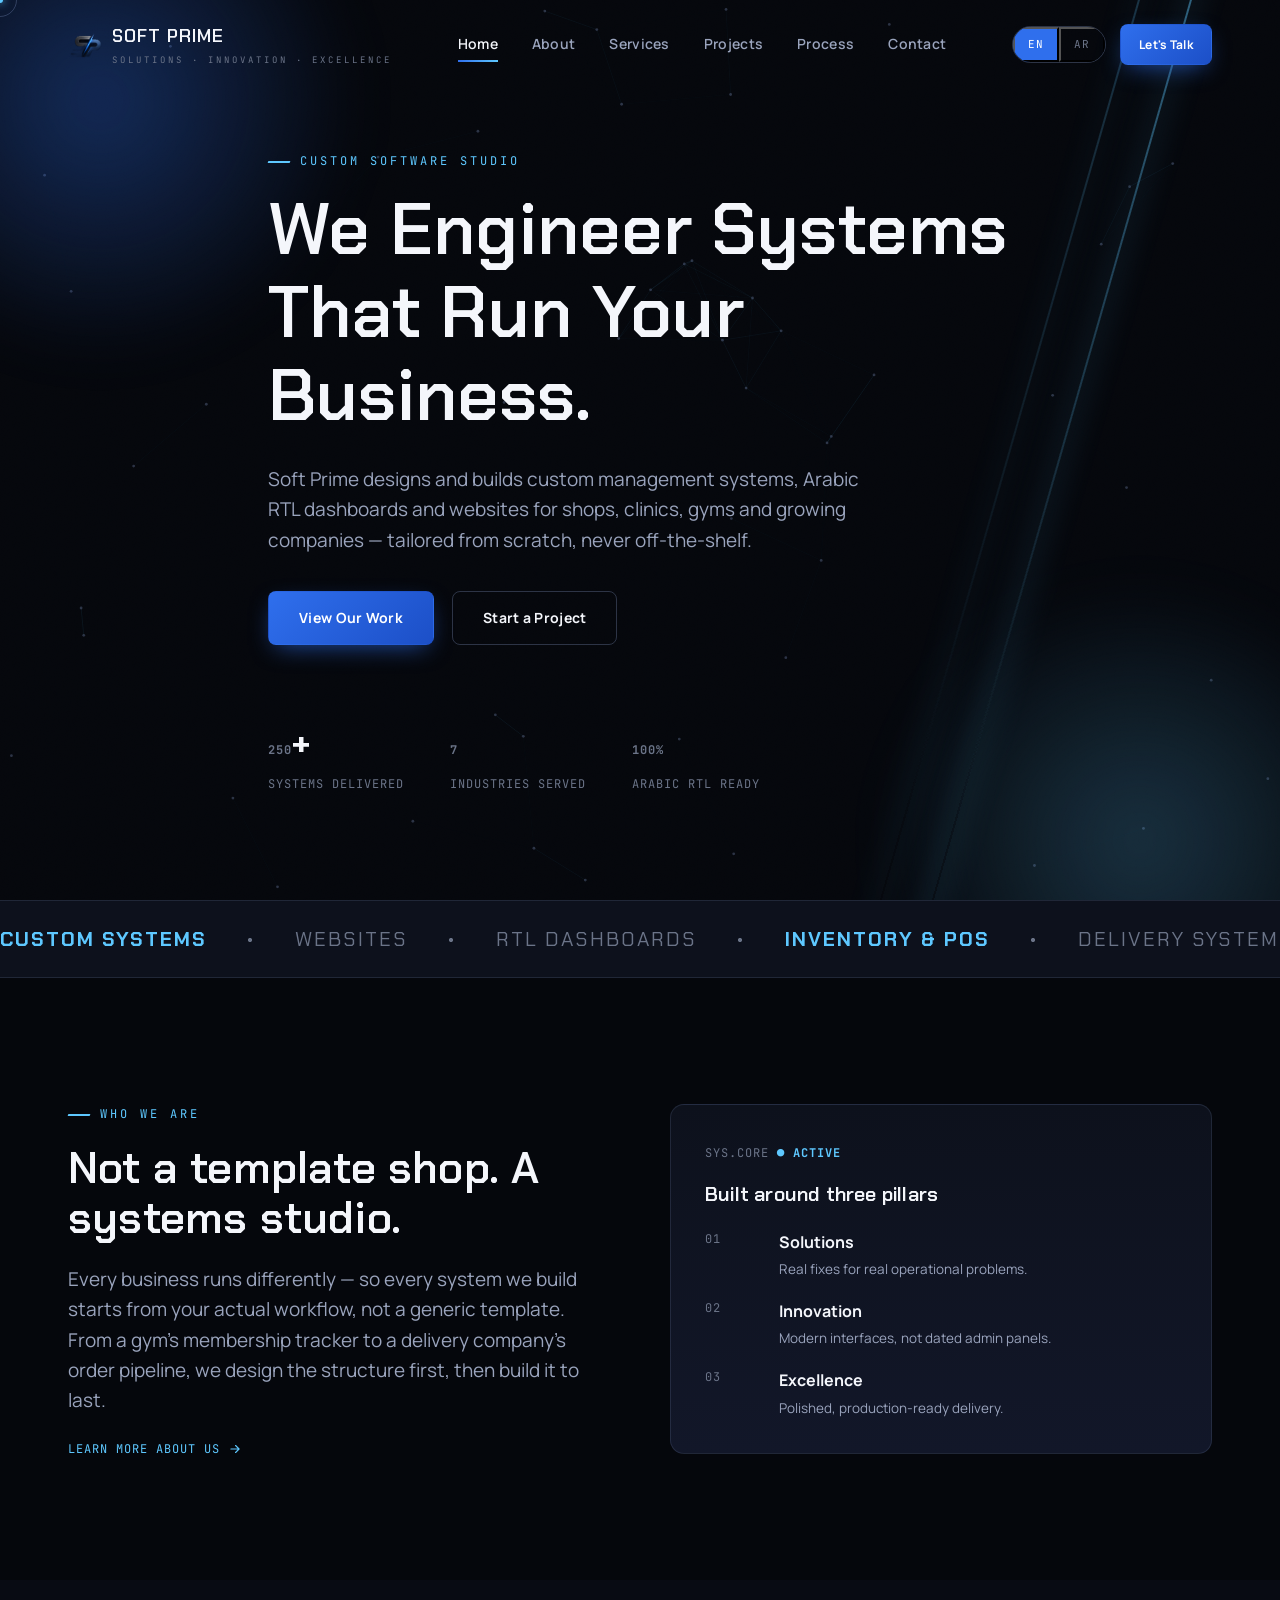
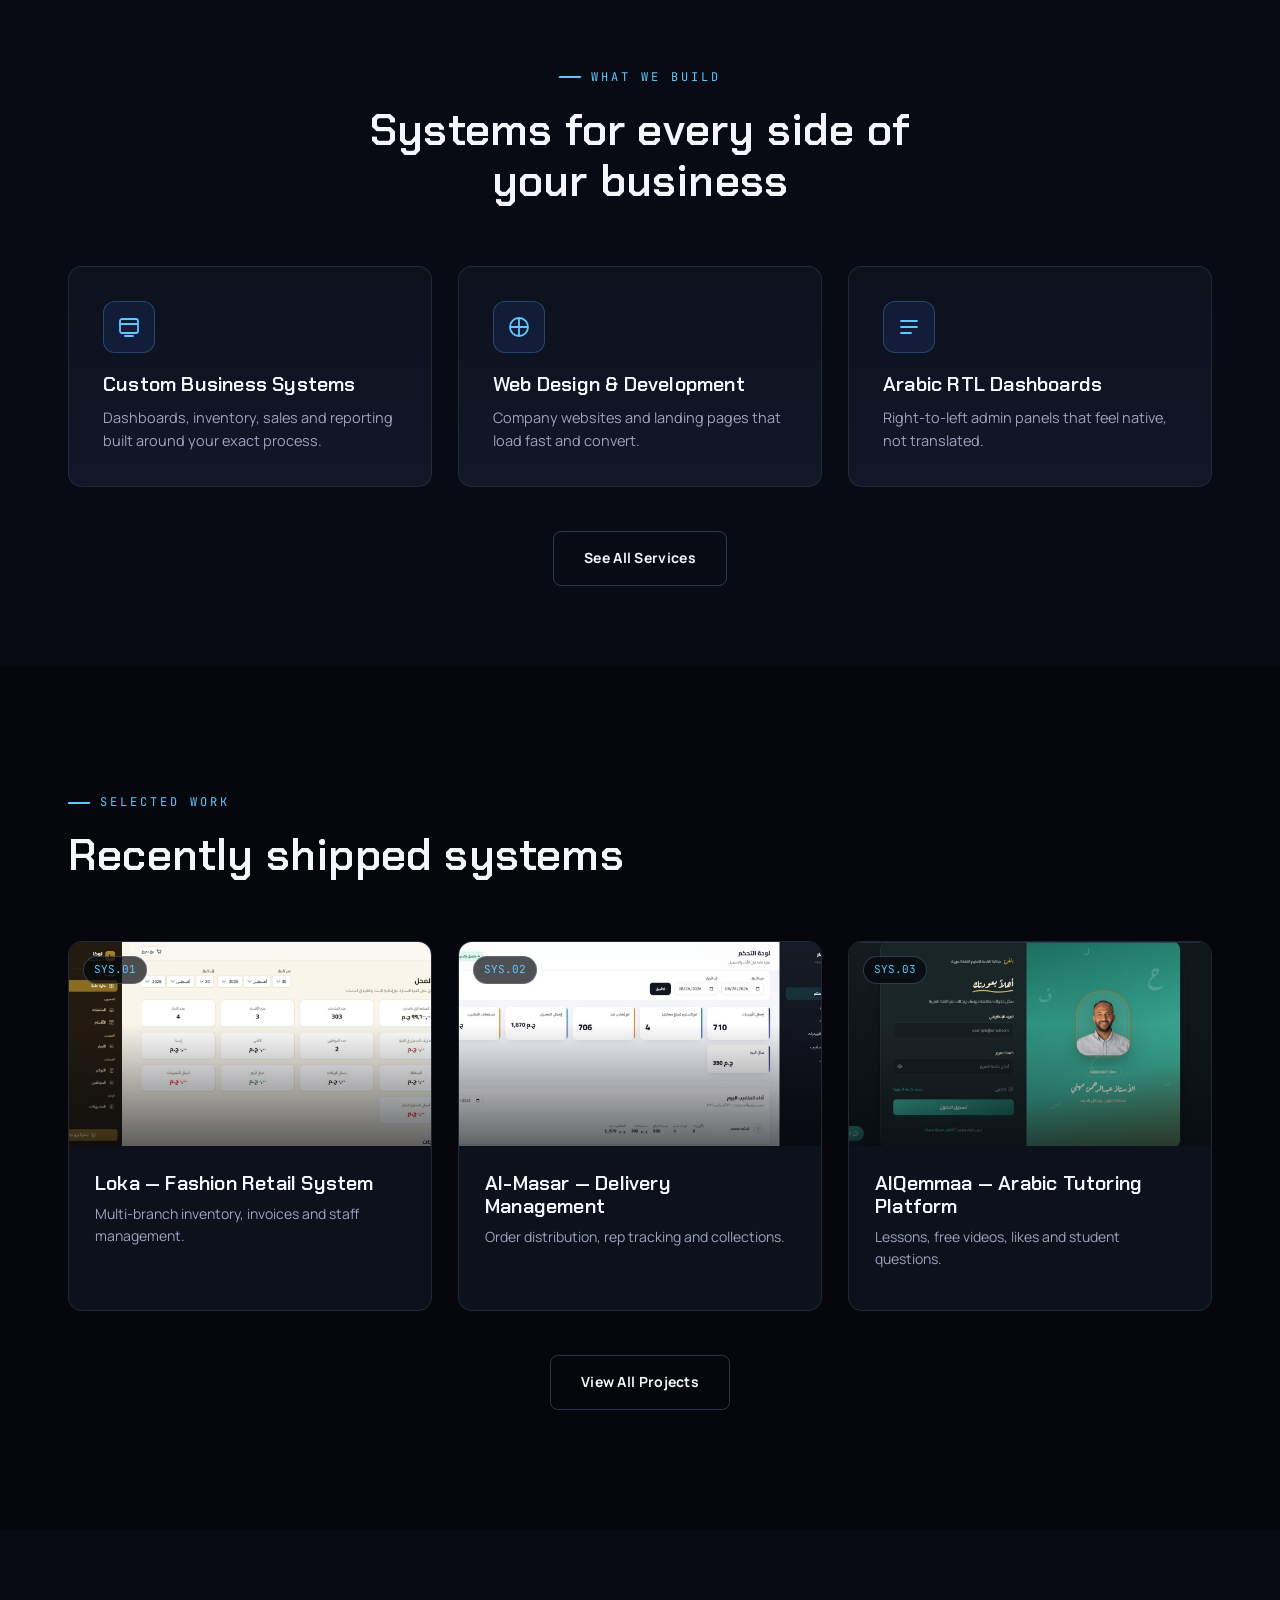
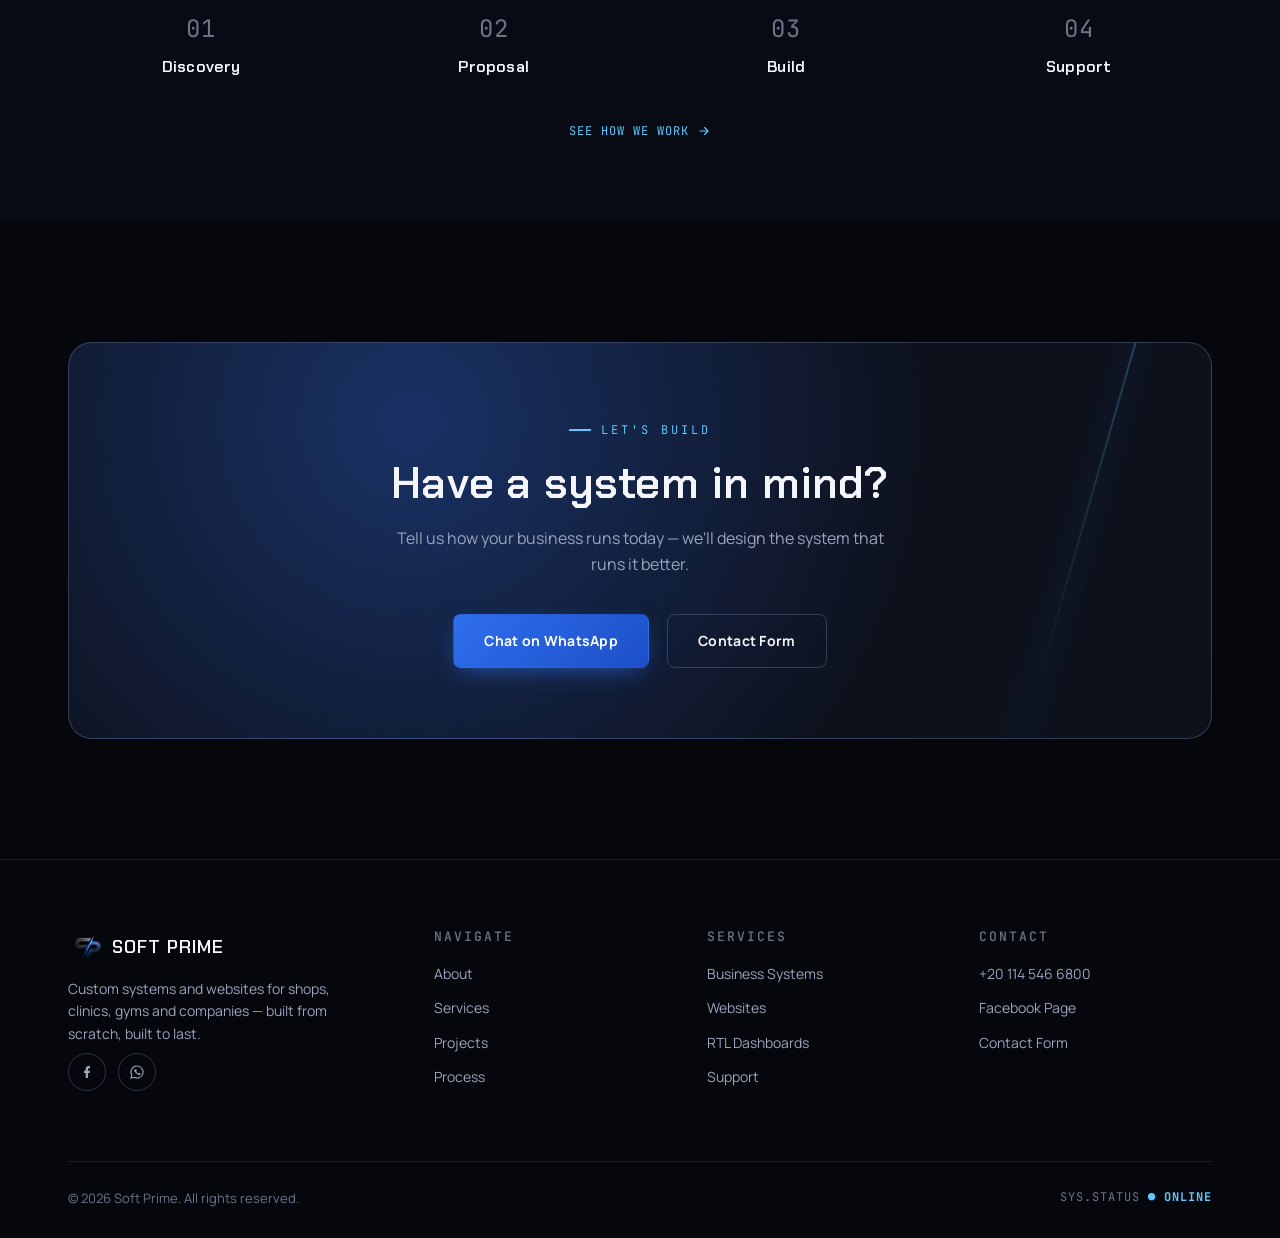
==== commit a224285b: "Add files via upload" ====
--- a/home/index.html
+++ b/home/index.html
@@ -71,8 +71,8 @@
       <a href="../contact/index.html" class="btn btn-ghost"><span data-en="Start a Project" data-ar="ابدأ مشروعك">Start a Project</span></a>
     </div>
     <div class="hero-stats">
-      <div class="hero-stat"><b><span data-count="250">0</span></b><span data-en="SYSTEMS DELIVERED" data-ar="أنظمة تم تسليمها">SYSTEMS DELIVERED</span></div>
-      <div class="hero-stat"><b><span data-count="150">0</span></b><span data-en="INDUSTRIES SERVED" data-ar="مجالات مختلفة">INDUSTRIES SERVED</span></div>
+      <div class="hero-stat"><b><span data-count="250">0</span>+</b><span data-en="SYSTEMS DELIVERED" data-ar="أنظمة تم تسليمها">SYSTEMS DELIVERED</span></div>
+      <div class="hero-stat"><b><span data-count="7">0</span></b><span data-en="INDUSTRIES SERVED" data-ar="مجالات مختلفة">INDUSTRIES SERVED</span></div>
       <div class="hero-stat"><b><span data-count="100" data-suffix="%">0</span></b><span data-en="ARABIC RTL READY" data-ar="دعم عربي كامل">ARABIC RTL READY</span></div>
     </div>
   </div>
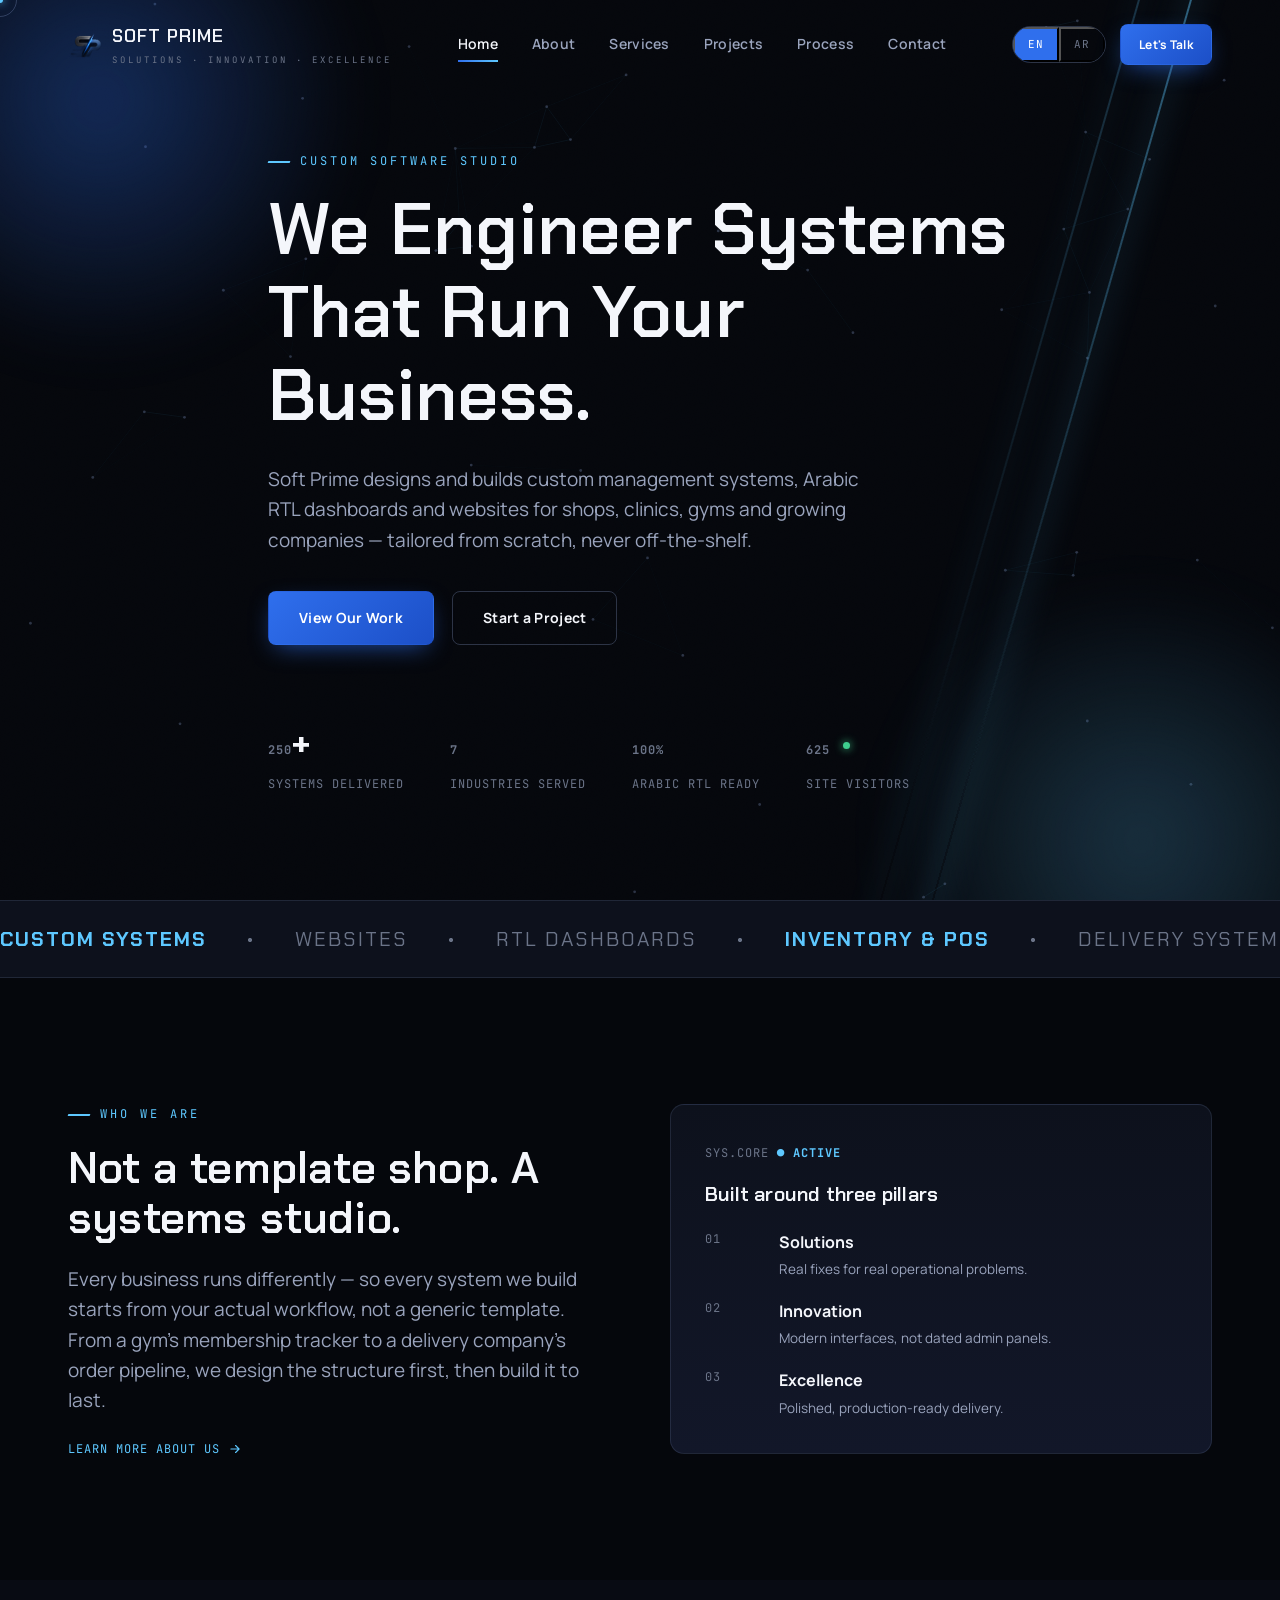
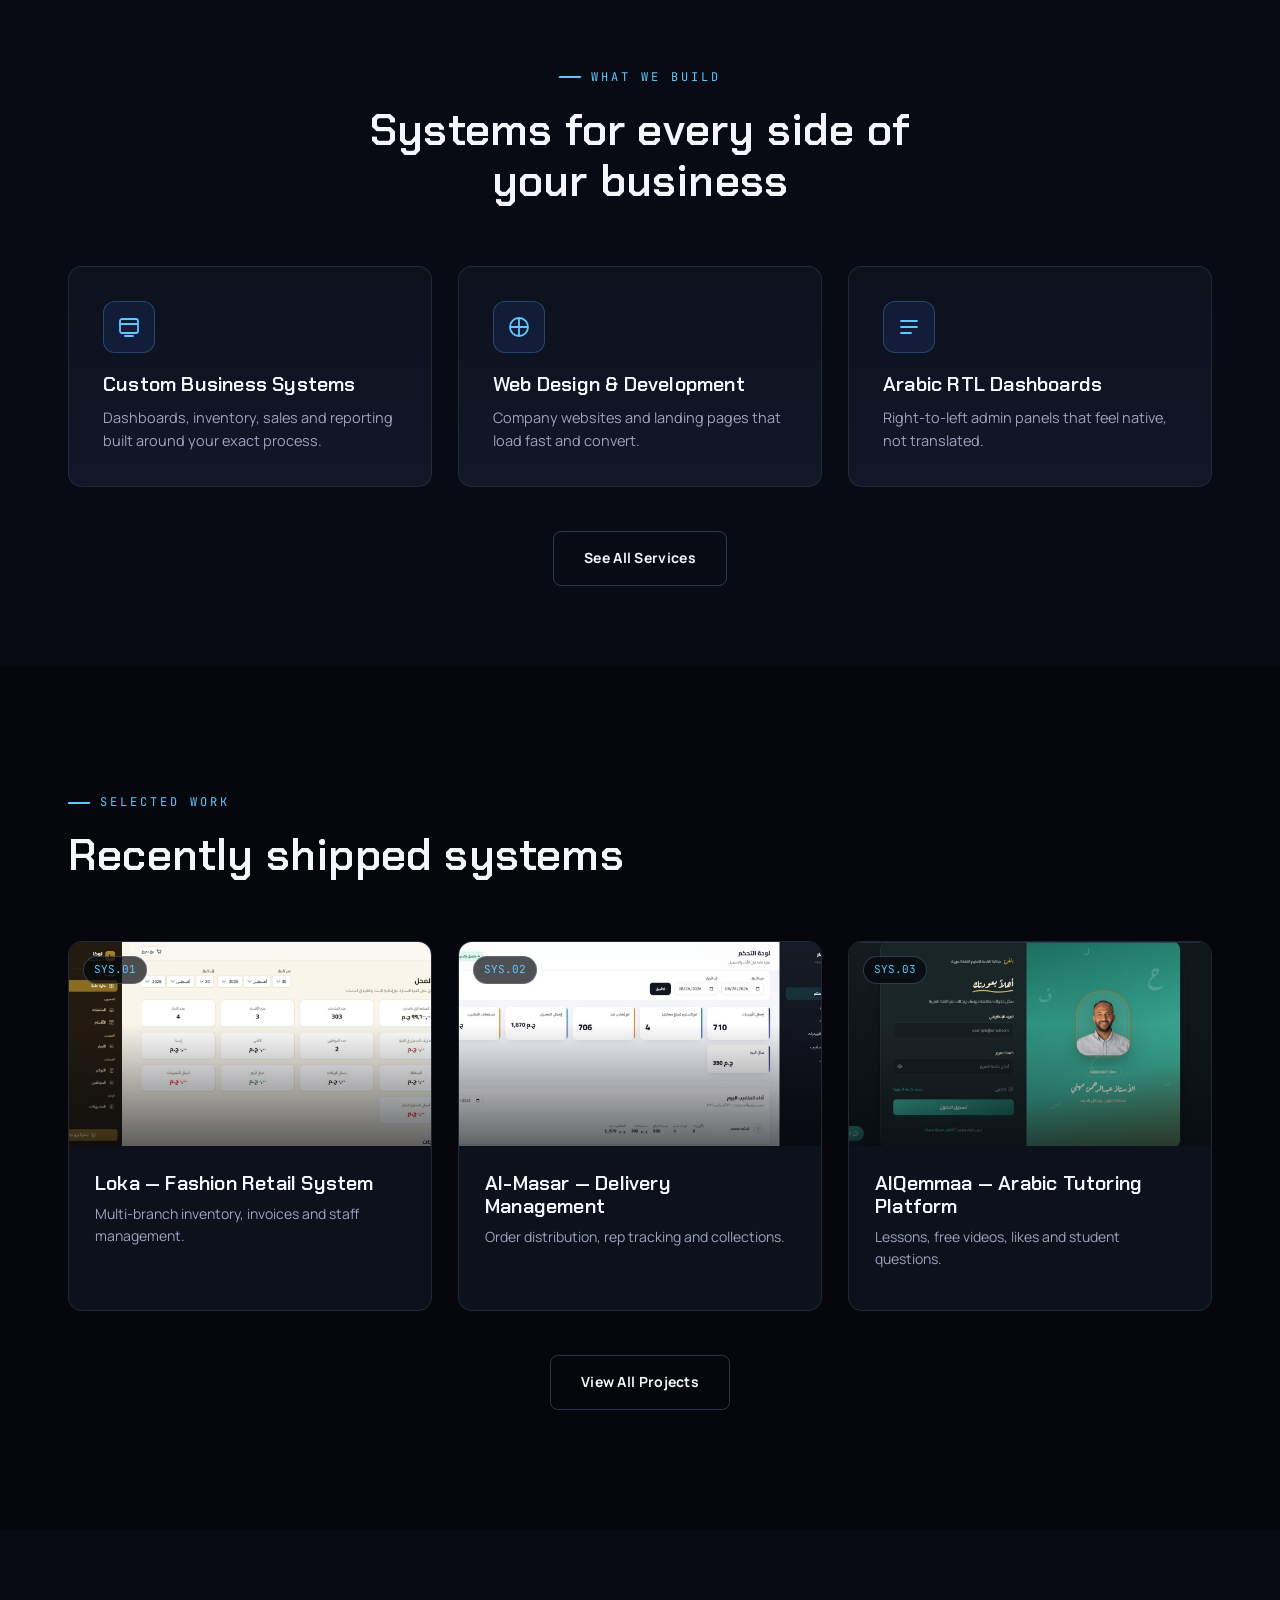
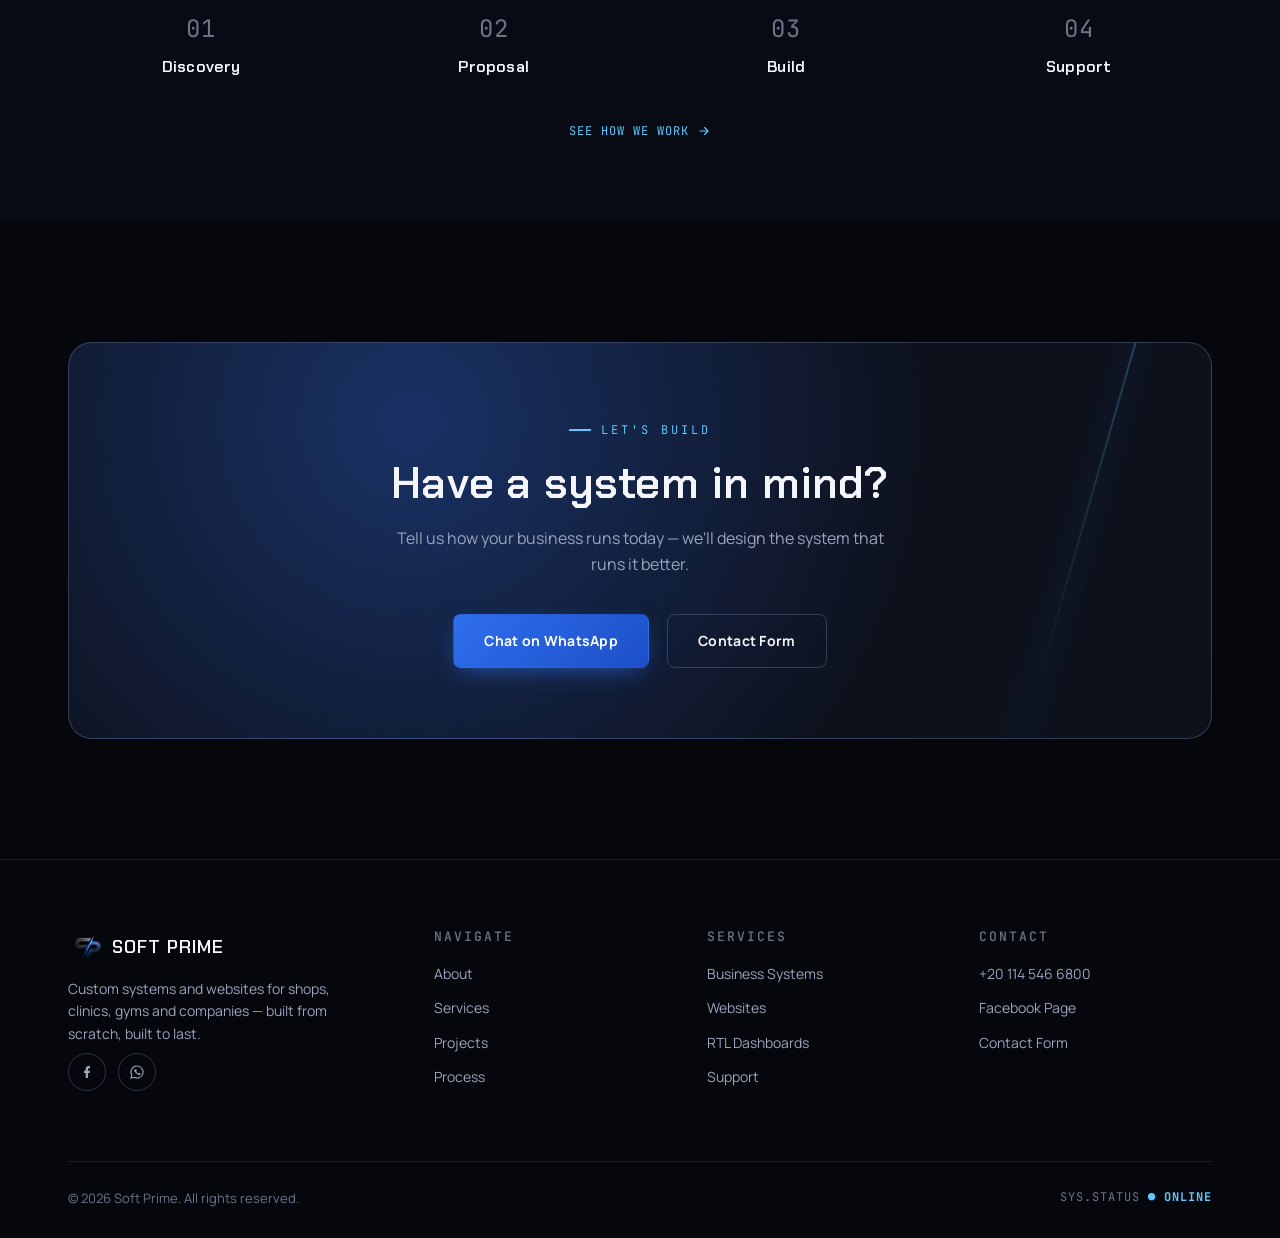
==== commit 510873e7: "Add files via upload" ====
--- a/home/index.html
+++ b/home/index.html
@@ -74,6 +74,10 @@
       <div class="hero-stat"><b><span data-count="250">0</span>+</b><span data-en="SYSTEMS DELIVERED" data-ar="أنظمة تم تسليمها">SYSTEMS DELIVERED</span></div>
       <div class="hero-stat"><b><span data-count="7">0</span></b><span data-en="INDUSTRIES SERVED" data-ar="مجالات مختلفة">INDUSTRIES SERVED</span></div>
       <div class="hero-stat"><b><span data-count="100" data-suffix="%">0</span></b><span data-en="ARABIC RTL READY" data-ar="دعم عربي كامل">ARABIC RTL READY</span></div>
+      <div class="hero-stat">
+        <b><span id="visitor-count">625</span> <span style="display:inline-block; width:7px; height:7px; border-radius:50%; background:var(--success); box-shadow:0 0 8px var(--success); margin-inline-start:4px; vertical-align:middle;"></span></b>
+        <span data-en="SITE VISITORS" data-ar="زوار الموقع">SITE VISITORS</span>
+      </div>
     </div>
   </div>
 </section>
